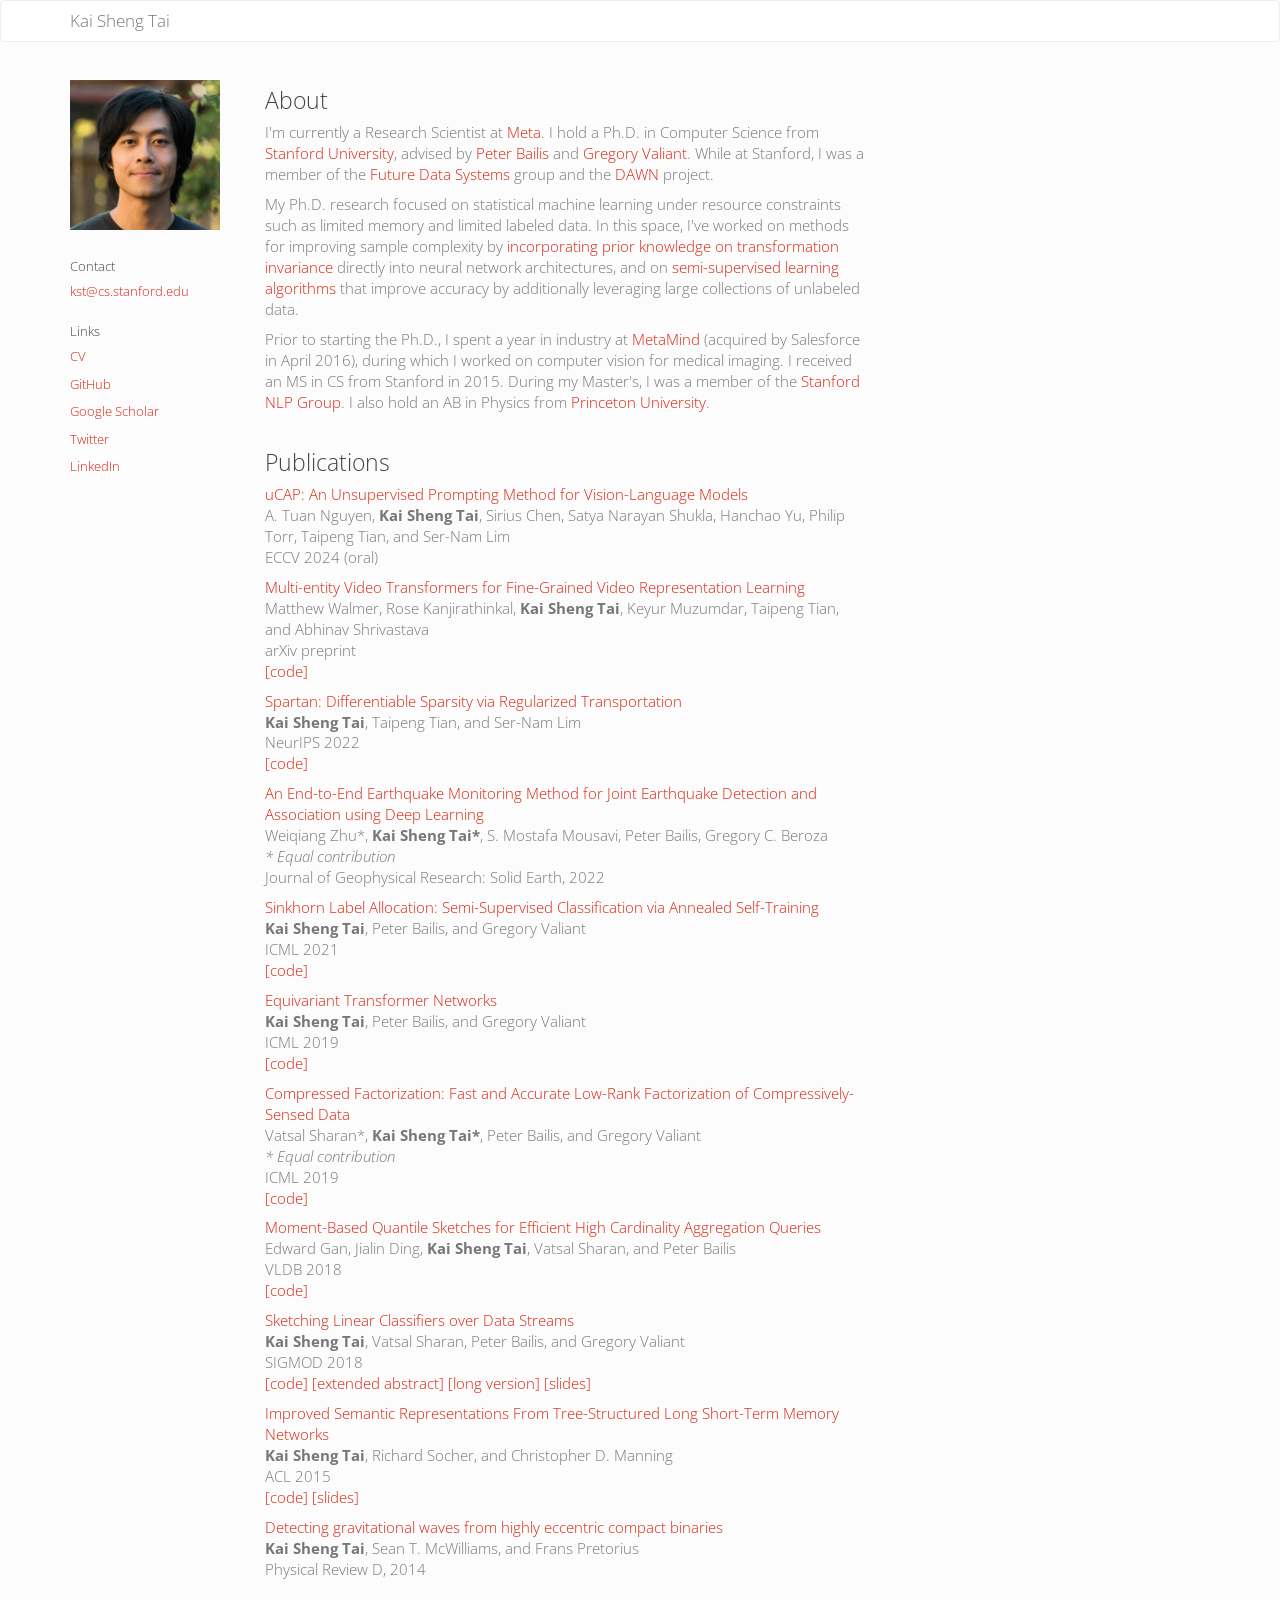
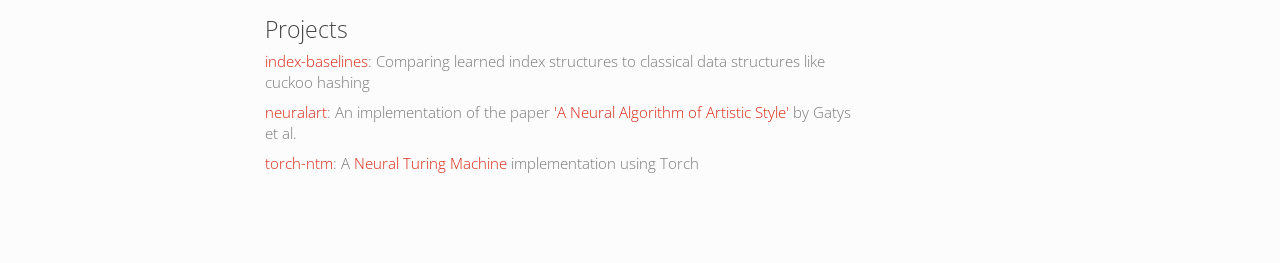
==== index.html @ 7d49a4aa "Update" ====
<!DOCTYPE html>
<html lang="en">
  <head>
    <meta charset="utf-8">
    <title>Kai Sheng Tai</title>
    <meta name="viewport" content="width=device-width, initial-scale=1" />
    <meta name="description" content="Kai Sheng Tai's personal site" />
    <link rel="stylesheet" href="css/bootstrap.min.css" />
    <link rel="stylesheet" href="css/custom.css" />

    <!-- Global site tag (gtag.js) - Google Analytics -->
    <script async src="https://www.googletagmanager.com/gtag/js?id=UA-60404906-1"></script>
    <script>
      window.dataLayer = window.dataLayer || [];
      function gtag(){dataLayer.push(arguments);}
      gtag('js', new Date());

      gtag('config', 'UA-60404906-1');
    </script>
  </head>
  <body>

    <nav class="navbar navbar-default">
      <div class="container">
        <div class="navbar-header">
          <a class="navbar-brand" href="/">Kai Sheng Tai</a>
        </div>
      </div>
    </nav>

    <div class="container">
      <div class="row main">
        <div class="col-md-2">
          <div class="bigskip"></div>
          <img src="static/kaishengtai.jpg" alt="Kai Sheng Tai" />

          <div class="bigskip"></div>

          <h5>Contact</h5>
          <p><a href="mailto:kst@cs.stanford.edu">kst@cs.stanford.edu</a></p>

          <div class="smallskip"></div>

          <h5>Links</h5>
          <p><a href="static/KaiShengTai_CV.pdf" target="_blank">CV</a></p>
          <p><a href="https://github.com/kaishengtai" target="_blank">GitHub</a></p>
          <p><a href="https://scholar.google.com/citations?user=AMwvwPYAAAAJ&hl=en" target="_blank">Google Scholar</a></p>
          <p><a href="https://twitter.com/kaishengtai" target="_blank">Twitter</a></p>
          <p><a href="https://linkedin.com/in/kaishengtai" target="_blank">LinkedIn</a></p>

        </div>
        <div class="col-md-7">
          <div class="info">
            <div class="info-panel">
              <h3>About</h3>
  	          <p>
                I'm currently a Research Scientist at <a href="https://ai.facebook.com/">Meta</a>. 
                I hold a Ph.D. in Computer Science from <a href="http://cs.stanford.edu/">Stanford University</a>,
                advised by <a href="http://www.bailis.org/">Peter Bailis</a> and 
                <a href="http://theory.stanford.edu/~valiant/">Gregory Valiant</a>. While at Stanford, I was a member of 
                the <a href="https://futuredata.stanford.edu/">Future Data Systems</a> group and the 
                <a href="https://dawn.cs.stanford.edu/">DAWN</a> project.
              </p>
              <p>
                My Ph.D. research focused on statistical machine learning under resource constraints such as limited
                memory and limited labeled data. 
                In this space, I've worked on methods for improving sample complexity by  <a href="https://arxiv.org/abs/1901.11399" target="_blank">incorporating prior knowledge on transformation invariance</a> directly into neural network architectures,
                and on <a href="https://arxiv.org/abs/2102.08622" target="_blank">semi-supervised learning algorithms</a> that improve accuracy by additionally leveraging large collections of unlabeled data.
              </p>

              <p>
                Prior to starting the Ph.D., I spent a year in industry at <a href="https://www.crunchbase.com/organization/metamind">MetaMind</a> (acquired by Salesforce in April 2016), during which I worked on computer vision for medical imaging.
                I received an MS in CS from Stanford in 2015. During my Master's, I was a member of the
                <a href="https://nlp.stanford.edu/">Stanford NLP Group</a>. I also hold an AB in
                Physics from <a href="https://www.princeton.edu/physics/">Princeton University</a>.
              </p>

            </div>

            <div class="info-panel">
              <h3>Publications</h3>

              <p>
                <a href="https://www.ecva.net/papers/eccv_2024/papers_ECCV/papers/09508.pdf" target="_blank">uCAP: An Unsupervised Prompting Method for Vision-Language Models</a><br />
                A. Tuan Nguyen, <strong>Kai Sheng Tai</strong>, Sirius Chen, Satya Narayan Shukla, Hanchao Yu, Philip Torr, Taipeng Tian, and Ser-Nam Lim<br />
                ECCV 2024 (oral)<br />
              </p>

              <p>
                <a href="https://arxiv.org/abs/2311.10873" target="_blank">Multi-entity Video Transformers for Fine-Grained Video Representation Learning</a><br />
                Matthew Walmer, Rose Kanjirathinkal, <strong>Kai Sheng Tai</strong>, Keyur Muzumdar, Taipeng Tian, and Abhinav Shrivastava<br />
                arXiv preprint<br />
                <a href="https://github.com/facebookresearch/video_rep_learning" target="_blank">[code]</a>
              </p>

              <p>
                <a href="https://arxiv.org/abs/2205.14107" target="_blank">Spartan: Differentiable Sparsity via Regularized Transportation</a><br />
                <strong>Kai Sheng Tai</strong>, Taipeng Tian, and Ser-Nam Lim<br />
                NeurIPS 2022<br />
                <a href="https://github.com/facebookresearch/spartan" target="_blank">[code]</a>
              </p>

              <p>
                <a href="https://arxiv.org/abs/2109.09911" target="_blank">An End-to-End Earthquake Monitoring Method for Joint Earthquake Detection and Association using Deep Learning</a><br />
                Weiqiang Zhu*, <strong>Kai Sheng Tai*</strong>, S. Mostafa Mousavi, Peter Bailis, Gregory C. Beroza<br />
                <em>* Equal contribution</em><br />
                Journal of Geophysical Research: Solid Earth, 2022<br />
              </p>

              <p>
                <a href="https://arxiv.org/abs/2102.08622" target="_blank">Sinkhorn Label Allocation: Semi-Supervised Classification via Annealed Self-Training</a><br />
                <strong>Kai Sheng Tai</strong>, Peter Bailis, and Gregory Valiant<br />
                ICML 2021<br />
                <a href="https://github.com/stanford-futuredata/sinkhorn-label-allocation" target="_blank">[code]</a>
              </p>

              <p>
                <a href="https://arxiv.org/abs/1901.11399" target="_blank">Equivariant Transformer Networks</a><br />
                <strong>Kai Sheng Tai</strong>, Peter Bailis, and Gregory Valiant<br />
                ICML 2019<br />
                <a href="https://github.com/stanford-futuredata/equivariant-transformers" target="_blank">[code]</a>
              </p>

              <p>
                <a href="https://arxiv.org/abs/1706.08146" target="_blank">Compressed Factorization: Fast and Accurate Low-Rank Factorization of Compressively-Sensed Data</a><br />
                Vatsal Sharan*, <strong>Kai Sheng Tai*</strong>, Peter Bailis, and Gregory Valiant<br />
                <em>* Equal contribution</em><br />
                ICML 2019<br />
                <a href="https://github.com/kaishengtai/compressed-factorization" target="_blank">[code]</a>
              </p>

              <p>
                <a href="https://arxiv.org/abs/1803.01969" target="_blank">Moment-Based Quantile Sketches for Efficient High Cardinality Aggregation Queries</a><br />
                Edward Gan, Jialin Ding, <strong>Kai Sheng Tai</strong>, Vatsal Sharan, and Peter Bailis<br />
                VLDB 2018<br />
                <a href="https://github.com/stanford-futuredata/msketch" target="_blank">[code]</a>
              </p>

              <p>
                <a href="https://dl.acm.org/citation.cfm?id=3196930" target="_blank">Sketching Linear Classifiers over Data Streams</a><br />
                <strong>Kai Sheng Tai</strong>, Vatsal Sharan, Peter Bailis, and Gregory Valiant<br />
                SIGMOD 2018<br />
                <a href="https://github.com/stanford-futuredata/wmsketch" target="_blank">[code]</a>
                <a href="http://www.sysml.cc/doc/205.pdf" target="_blank">[extended abstract]</a>
                <a href="https://arxiv.org/abs/1711.02305" target="_blank">[long version]</a>
                <a href="/static/slides/wmsketch-sigmod2018.pdf" target="_blank">[slides]</a>
              </p>

              <p>
                <a href="//www.aclweb.org/anthology/P/P15/P15-1150.pdf" target="_blank">Improved Semantic Representations From Tree-Structured Long Short-Term Memory Networks</a><br />
                <strong>Kai Sheng Tai</strong>, Richard Socher, and Christopher D. Manning<br />
                ACL 2015<br />
  	            <a href="https://github.com/stanfordnlp/treelstm" target="_blank">[code]</a>
                <a href="/static/slides/treelstm-acl2015.pdf" target="_blank">[slides]</a>
                <br />
              </p>

              <p><a href="http://journals.aps.org/prd/abstract/10.1103/PhysRevD.90.103001" target="_blank">Detecting gravitational waves from highly eccentric compact binaries</a><br />
              <strong>Kai Sheng Tai</strong>, Sean T. McWilliams, and Frans Pretorius<br />
              Physical Review D, 2014
              </p>
            </div>

            <div class="info-panel">
              <h3>Projects</h3>

              <p><a href="https://github.com/stanford-futuredata/index-baselines" target="_blank">index-baselines</a>: Comparing learned index structures to classical data structures like cuckoo hashing</p>

              <p><a href="//github.com/kaishengtai/neuralart" target="_blank">neuralart</a>: An implementation of the paper <a href="//arxiv.org/abs/1508.06576" target="_blank">'A Neural Algorithm of Artistic Style'</a> by Gatys et al.</p>

              <p><a href="//github.com/kaishengtai/torch-ntm" target="_blank">torch-ntm</a>: A <a href="//arxiv.org/abs/1410.5401" target="_blank">Neural Turing Machine</a> implementation using Torch</a></p>
            </div>
          </div>
        </div> <!-- right col -->
      </div>
    </div>

    <script src="js/bootstrap.min.js"></script>
  </body>
</html>
---- css/custom.css ----
img {
    max-width: 150px;
    max-height: auto;
}

.smallskip {
    height: 5px;
}

.medskip {
    height: 10px;
}

.bigskip {
    height: 20px;
}

.info-panel {
    display: inline-block;
    margin-top: 10px;
    max-width: 600px;
    font-size: 11pt;
}

.container {
    display: block;
    min-height: 100%;
    position: relative;
}

.info {
    padding-bottom: 80px;
    min-height: 100%;
}

.footer {
    width: 100%;
    margin-top: -80px;
    padding-top: 60px;
    height: 100px;
    text-align: left;
    font-size: 8pt;
    bottom: 0px;
}
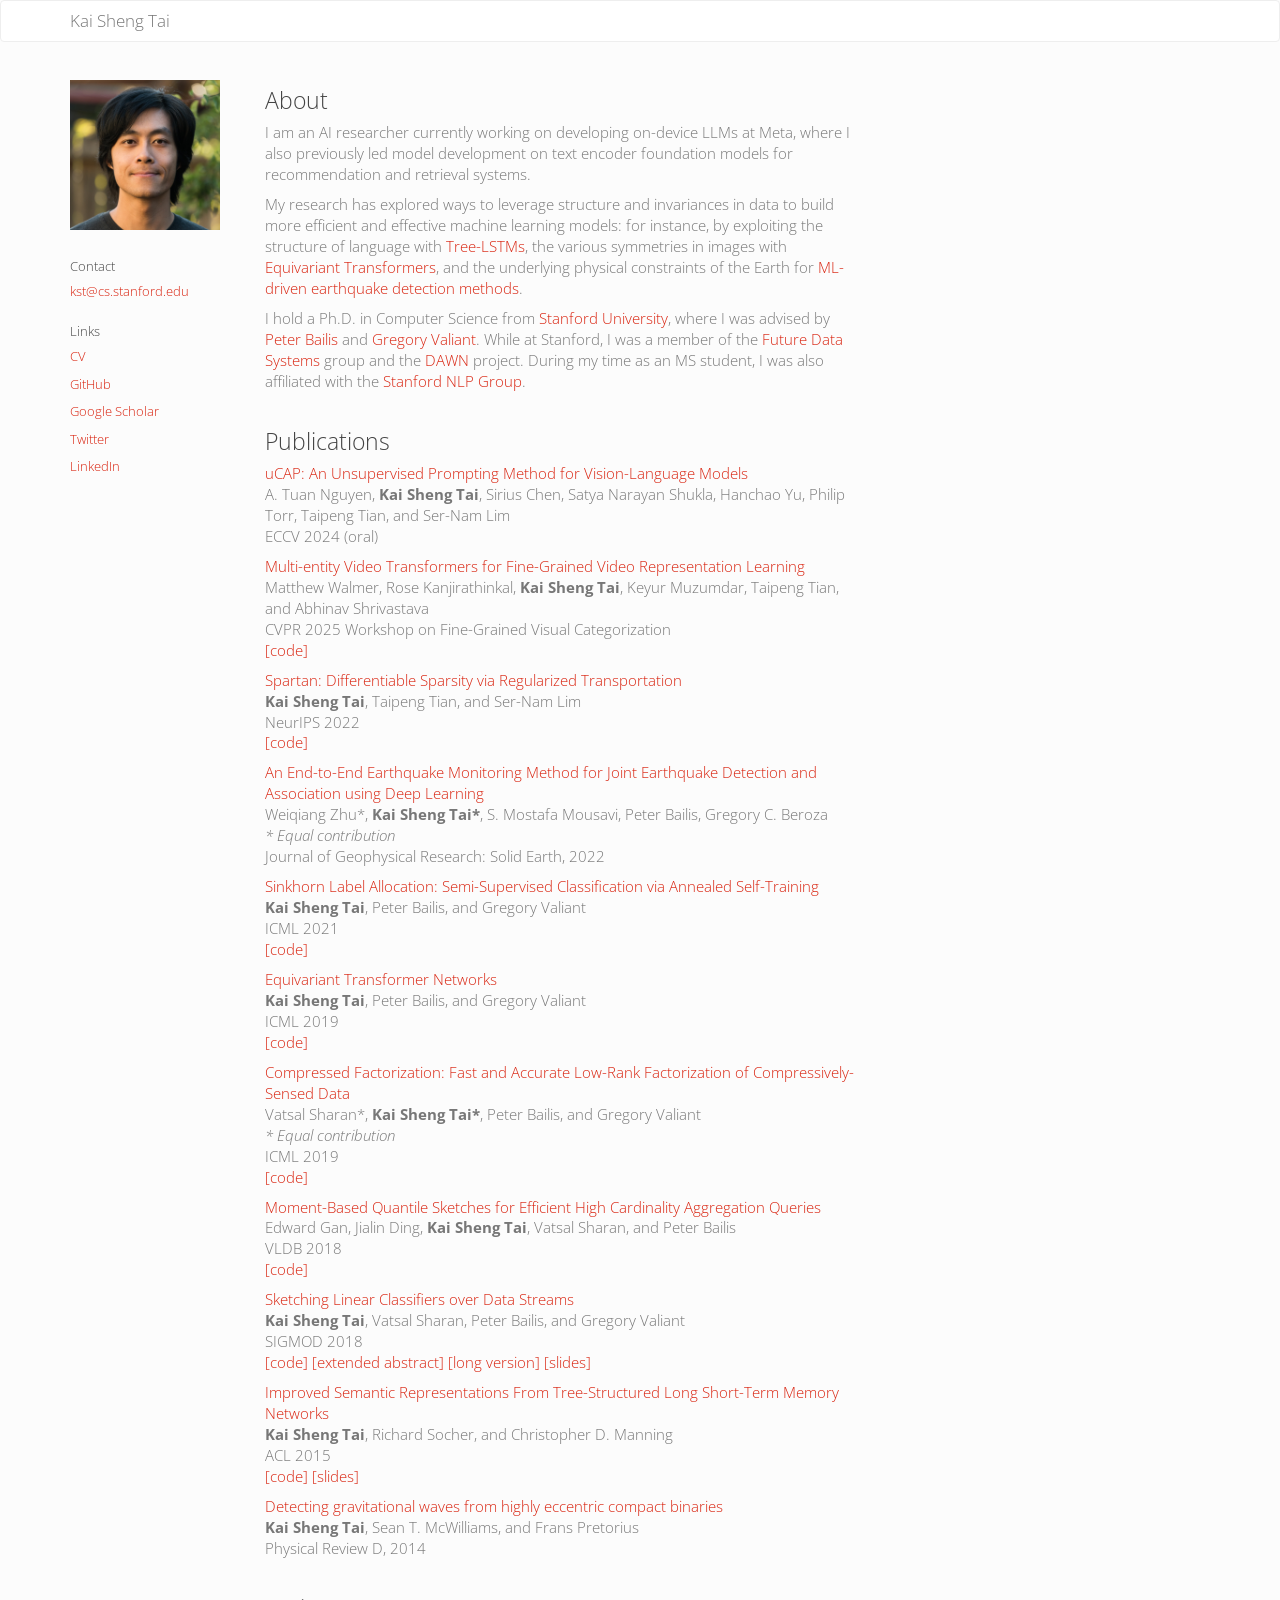
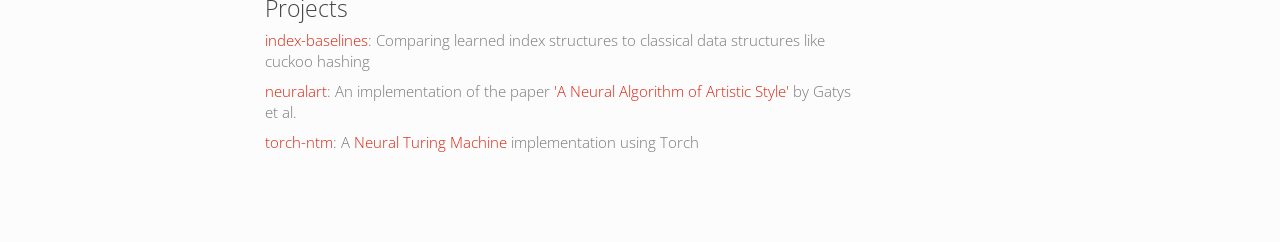
==== commit b9a22c2f: "Update" ====
--- a/index.html
+++ b/index.html
@@ -54,27 +54,25 @@
             <div class="info-panel">
               <h3>About</h3>
   	          <p>
-                I'm currently a Research Scientist at <a href="https://ai.facebook.com/">Meta</a>. 
-                I hold a Ph.D. in Computer Science from <a href="http://cs.stanford.edu/">Stanford University</a>,
-                advised by <a href="http://www.bailis.org/">Peter Bailis</a> and 
-                <a href="http://theory.stanford.edu/~valiant/">Gregory Valiant</a>. While at Stanford, I was a member of 
-                the <a href="https://futuredata.stanford.edu/">Future Data Systems</a> group and the 
-                <a href="https://dawn.cs.stanford.edu/">DAWN</a> project.
-              </p>
-              <p>
-                My Ph.D. research focused on statistical machine learning under resource constraints such as limited
-                memory and limited labeled data. 
-                In this space, I've worked on methods for improving sample complexity by  <a href="https://arxiv.org/abs/1901.11399" target="_blank">incorporating prior knowledge on transformation invariance</a> directly into neural network architectures,
-                and on <a href="https://arxiv.org/abs/2102.08622" target="_blank">semi-supervised learning algorithms</a> that improve accuracy by additionally leveraging large collections of unlabeled data.
+                I am an AI researcher currently working on developing on-device LLMs at Meta, where I
+                also previously led model development on text encoder foundation models for recommendation and retrieval systems.
               </p>
 
               <p>
-                Prior to starting the Ph.D., I spent a year in industry at <a href="https://www.crunchbase.com/organization/metamind">MetaMind</a> (acquired by Salesforce in April 2016), during which I worked on computer vision for medical imaging.
-                I received an MS in CS from Stanford in 2015. During my Master's, I was a member of the
-                <a href="https://nlp.stanford.edu/">Stanford NLP Group</a>. I also hold an AB in
-                Physics from <a href="https://www.princeton.edu/physics/">Princeton University</a>.
+                My research has explored ways to leverage structure and invariances in data to build more efficient and effective machine learning models:
+                for instance, by exploiting the structure of language with <a href="//www.aclweb.org/anthology/P/P15/P15-1150.pdf" target="_blank">Tree-LSTMs</a>, 
+                the various symmetries in images with <a href="https://arxiv.org/abs/1901.11399" target="_blank">Equivariant Transformers</a>, 
+                and the underlying physical constraints of the Earth for <a href="https://arxiv.org/abs/2109.09911" target="_blank">ML-driven earthquake detection methods</a>.
               </p>
 
+              <p>
+                I hold a Ph.D. in Computer Science from <a href="http://cs.stanford.edu/">Stanford University</a>,
+                where I was advised by <a href="http://www.bailis.org/">Peter Bailis</a> and 
+                <a href="http://theory.stanford.edu/~valiant/">Gregory Valiant</a>. While at Stanford, I was a member of 
+                the <a href="https://futuredata.stanford.edu/">Future Data Systems</a> group and the 
+                <a href="https://dawn.cs.stanford.edu/">DAWN</a> project. 
+                During my time as an MS student, I was also affiliated with the <a href="https://nlp.stanford.edu/">Stanford NLP Group</a>.
+              </p>
             </div>
 
             <div class="info-panel">
@@ -89,7 +87,7 @@
               <p>
                 <a href="https://arxiv.org/abs/2311.10873" target="_blank">Multi-entity Video Transformers for Fine-Grained Video Representation Learning</a><br />
                 Matthew Walmer, Rose Kanjirathinkal, <strong>Kai Sheng Tai</strong>, Keyur Muzumdar, Taipeng Tian, and Abhinav Shrivastava<br />
-                arXiv preprint<br />
+                CVPR 2025 Workshop on Fine-Grained Visual Categorization<br />
                 <a href="https://github.com/facebookresearch/video_rep_learning" target="_blank">[code]</a>
               </p>
 
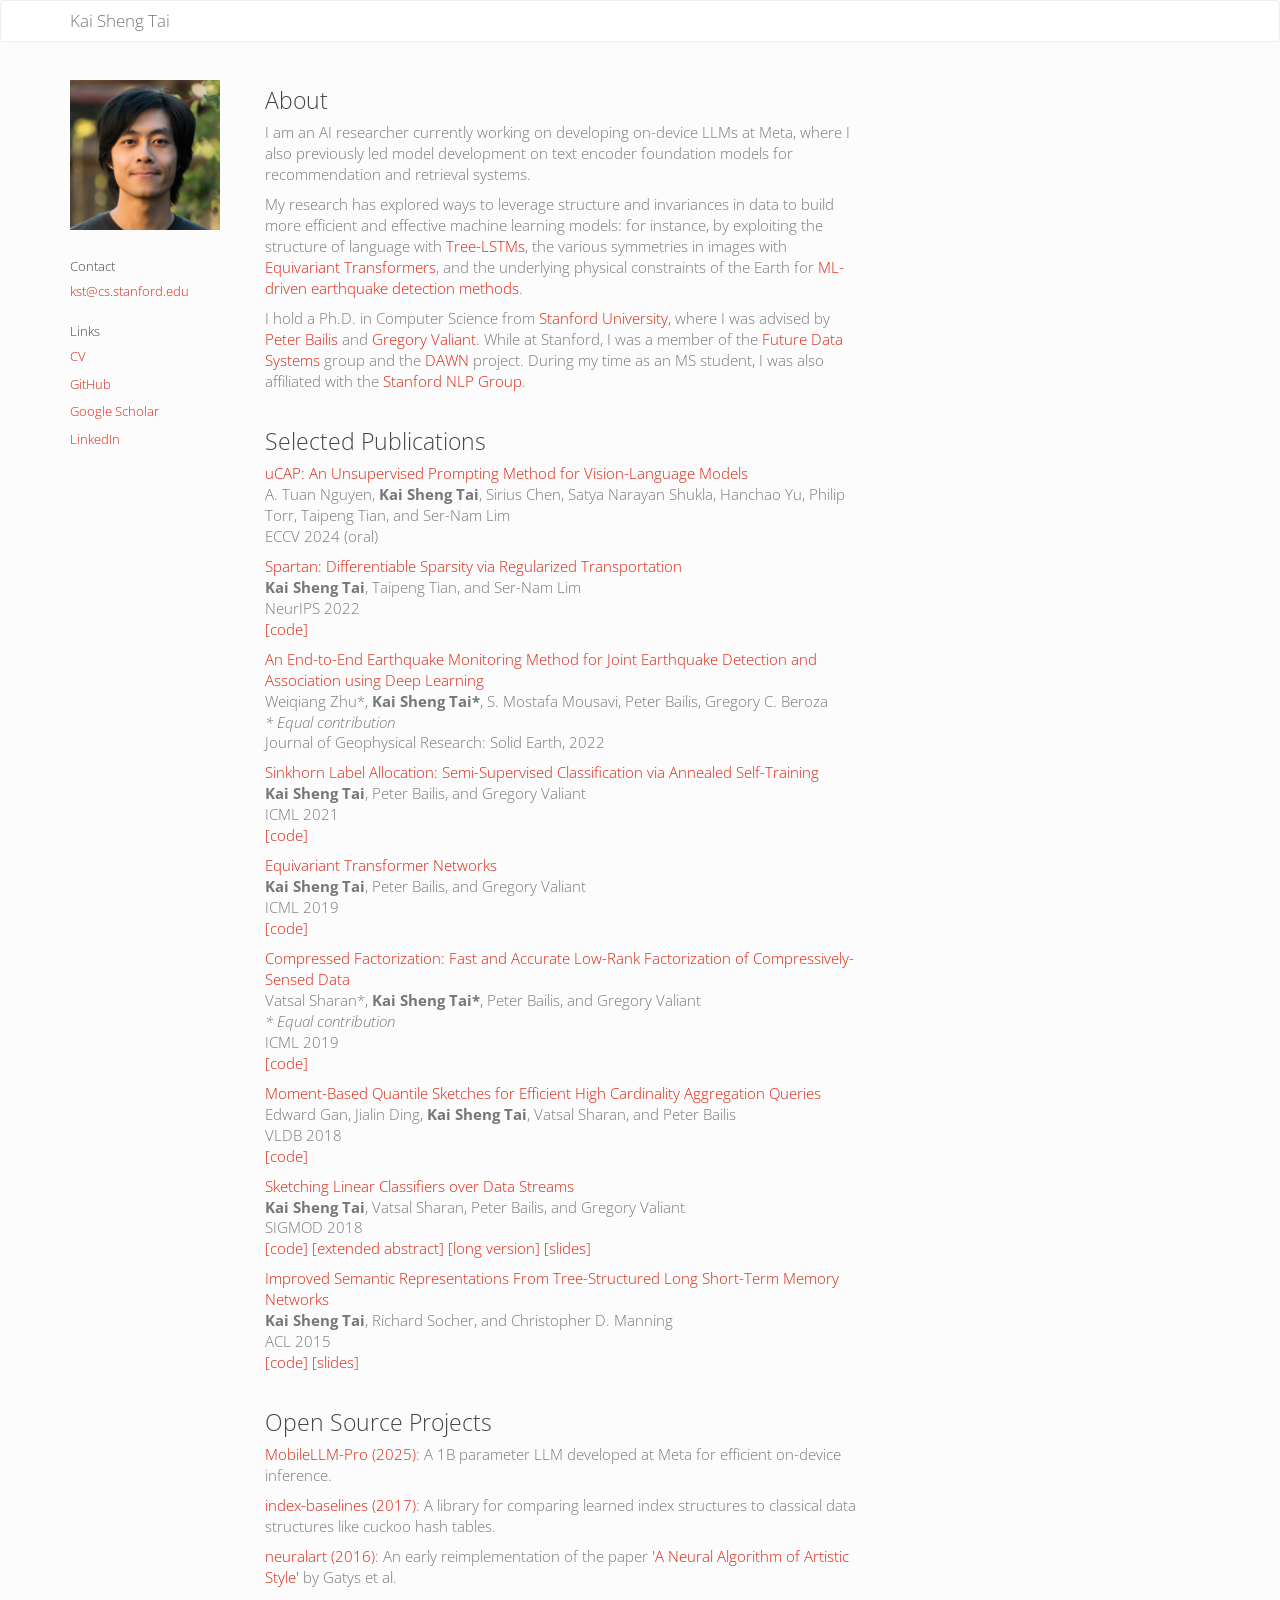
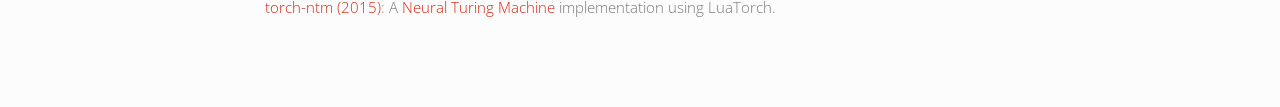
==== commit b7c968c6: "More updates" ====
--- a/index.html
+++ b/index.html
@@ -45,7 +45,7 @@
           <p><a href="static/KaiShengTai_CV.pdf" target="_blank">CV</a></p>
           <p><a href="https://github.com/kaishengtai" target="_blank">GitHub</a></p>
           <p><a href="https://scholar.google.com/citations?user=AMwvwPYAAAAJ&hl=en" target="_blank">Google Scholar</a></p>
-          <p><a href="https://twitter.com/kaishengtai" target="_blank">Twitter</a></p>
+          <!-- <p><a href="https://twitter.com/kaishengtai" target="_blank">Twitter</a></p> -->
           <p><a href="https://linkedin.com/in/kaishengtai" target="_blank">LinkedIn</a></p>
 
         </div>
@@ -76,19 +76,12 @@
             </div>
 
             <div class="info-panel">
-              <h3>Publications</h3>
+              <h3>Selected Publications</h3>
 
               <p>
                 <a href="https://www.ecva.net/papers/eccv_2024/papers_ECCV/papers/09508.pdf" target="_blank">uCAP: An Unsupervised Prompting Method for Vision-Language Models</a><br />
                 A. Tuan Nguyen, <strong>Kai Sheng Tai</strong>, Sirius Chen, Satya Narayan Shukla, Hanchao Yu, Philip Torr, Taipeng Tian, and Ser-Nam Lim<br />
                 ECCV 2024 (oral)<br />
-              </p>
-
-              <p>
-                <a href="https://arxiv.org/abs/2311.10873" target="_blank">Multi-entity Video Transformers for Fine-Grained Video Representation Learning</a><br />
-                Matthew Walmer, Rose Kanjirathinkal, <strong>Kai Sheng Tai</strong>, Keyur Muzumdar, Taipeng Tian, and Abhinav Shrivastava<br />
-                CVPR 2025 Workshop on Fine-Grained Visual Categorization<br />
-                <a href="https://github.com/facebookresearch/video_rep_learning" target="_blank">[code]</a>
               </p>
 
               <p>
@@ -152,21 +145,18 @@
                 <a href="/static/slides/treelstm-acl2015.pdf" target="_blank">[slides]</a>
                 <br />
               </p>
-
-              <p><a href="http://journals.aps.org/prd/abstract/10.1103/PhysRevD.90.103001" target="_blank">Detecting gravitational waves from highly eccentric compact binaries</a><br />
-              <strong>Kai Sheng Tai</strong>, Sean T. McWilliams, and Frans Pretorius<br />
-              Physical Review D, 2014
-              </p>
             </div>
 
             <div class="info-panel">
-              <h3>Projects</h3>
+              <h3>Open Source Projects</h3>
 
-              <p><a href="https://github.com/stanford-futuredata/index-baselines" target="_blank">index-baselines</a>: Comparing learned index structures to classical data structures like cuckoo hashing</p>
+              <p><a href="https://huggingface.co/facebook/MobileLLM-Pro" target="_blank">MobileLLM-Pro (2025)</a>: A 1B parameter LLM developed at Meta for efficient on-device inference.</p>
 
-              <p><a href="//github.com/kaishengtai/neuralart" target="_blank">neuralart</a>: An implementation of the paper <a href="//arxiv.org/abs/1508.06576" target="_blank">'A Neural Algorithm of Artistic Style'</a> by Gatys et al.</p>
+              <p><a href="https://github.com/stanford-futuredata/index-baselines" target="_blank">index-baselines (2017)</a>: A library for comparing learned index structures to classical data structures like cuckoo hash tables.</p>
 
-              <p><a href="//github.com/kaishengtai/torch-ntm" target="_blank">torch-ntm</a>: A <a href="//arxiv.org/abs/1410.5401" target="_blank">Neural Turing Machine</a> implementation using Torch</a></p>
+              <p><a href="//github.com/kaishengtai/neuralart" target="_blank">neuralart (2016)</a>: An early reimplementation of the paper <a href="//arxiv.org/abs/1508.06576" target="_blank">'A Neural Algorithm of Artistic Style'</a> by Gatys et al.</p>
+
+              <p><a href="//github.com/kaishengtai/torch-ntm" target="_blank">torch-ntm (2015)</a>: A <a href="//arxiv.org/abs/1410.5401" target="_blank">Neural Turing Machine</a> implementation using LuaTorch.</a></p>
             </div>
           </div>
         </div> <!-- right col -->
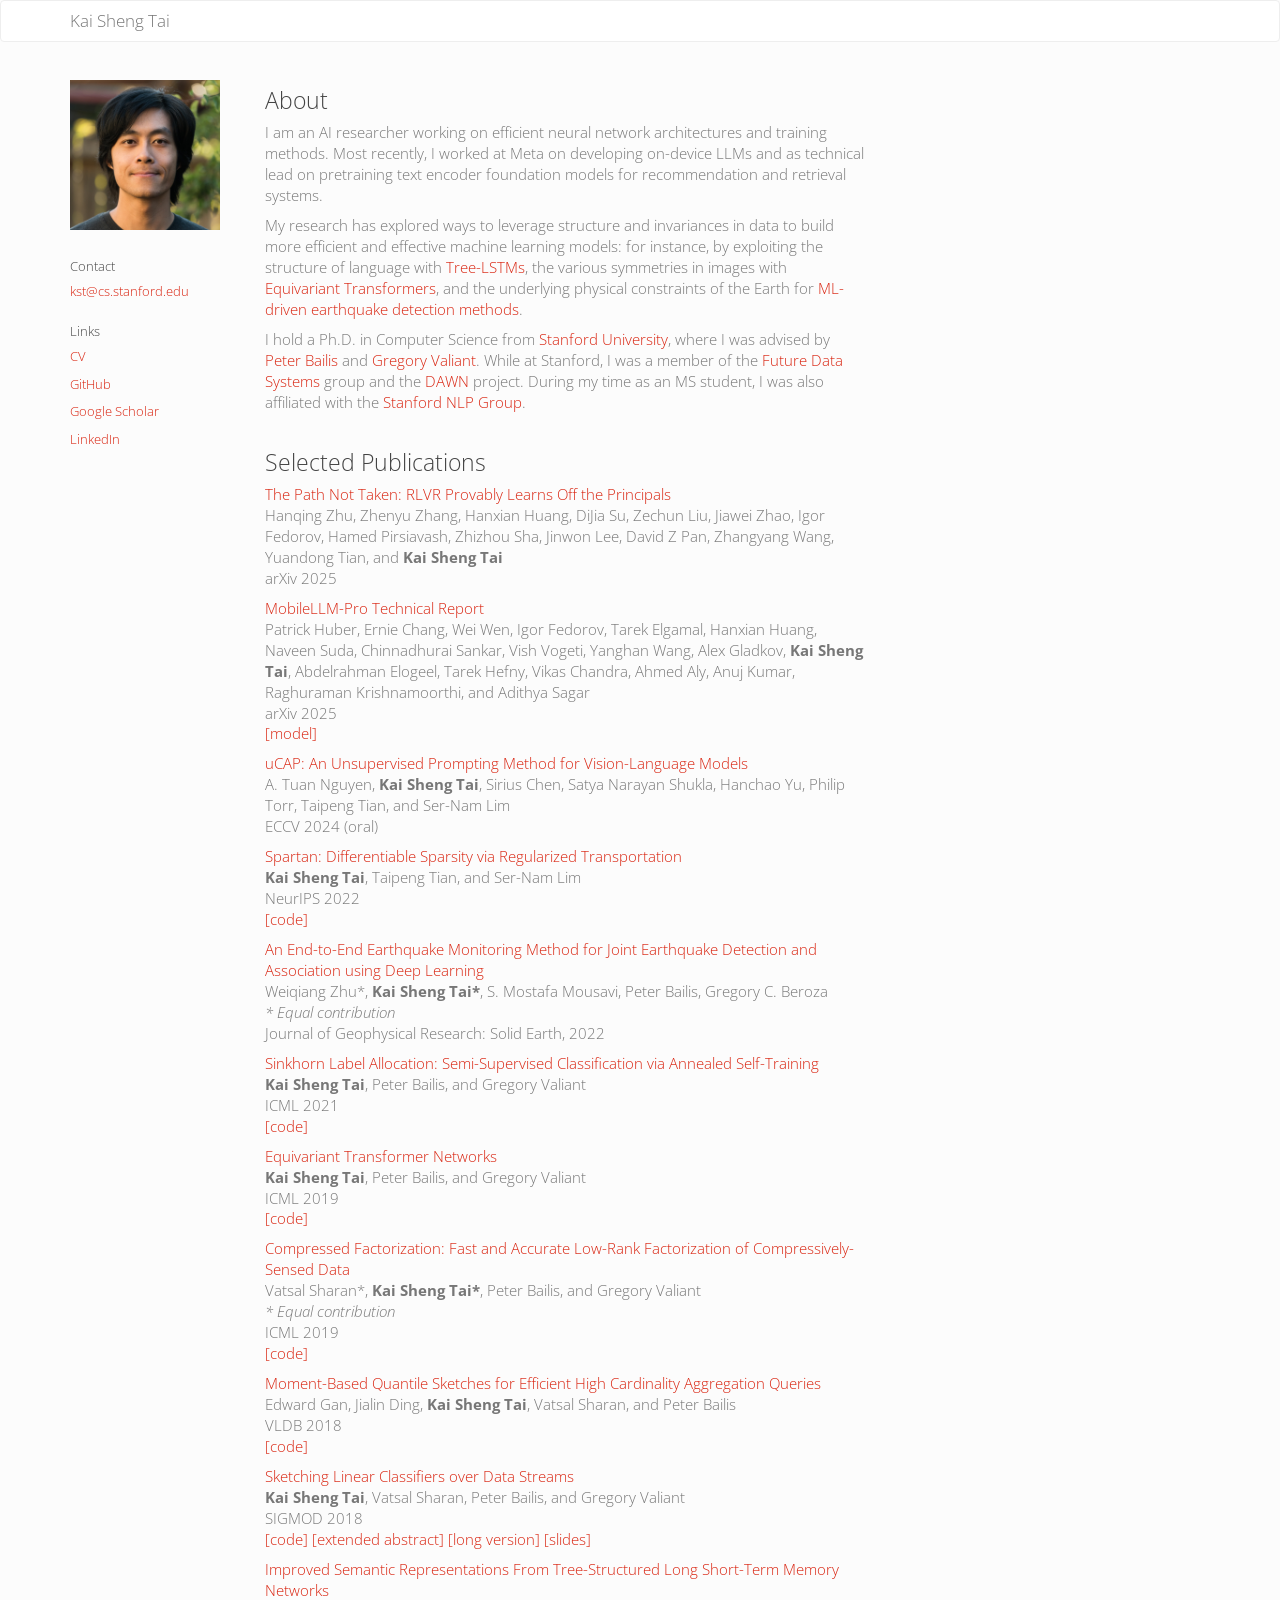
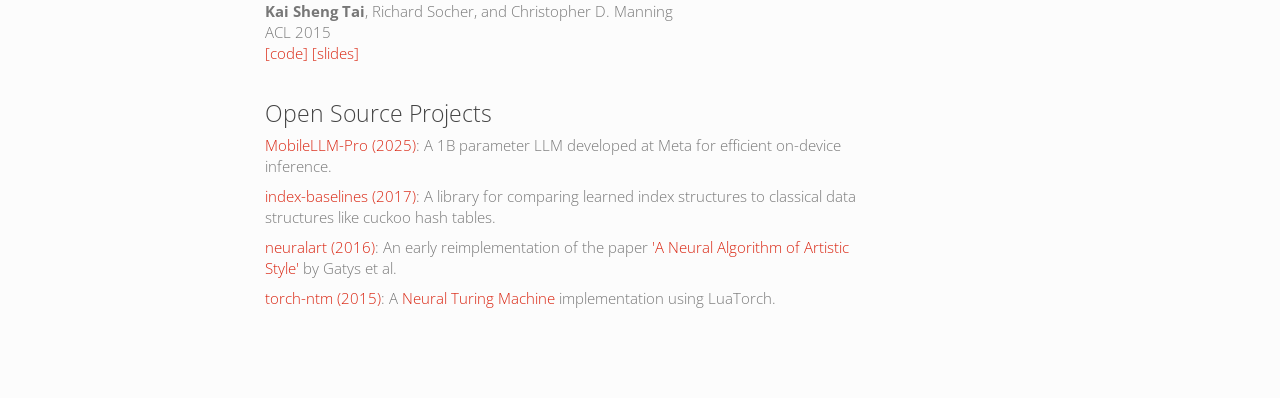
==== commit 885bd6f4: "Updates" ====
--- a/index.html
+++ b/index.html
@@ -54,8 +54,9 @@
             <div class="info-panel">
               <h3>About</h3>
   	          <p>
-                I am an AI researcher currently working on developing on-device LLMs at Meta, where I
-                also previously led model development on text encoder foundation models for recommendation and retrieval systems.
+                I am an AI researcher working on efficient neural network architectures and training methods.
+                Most recently, I worked at Meta on developing on-device LLMs and as technical lead on pretraining 
+                text encoder foundation models for recommendation and retrieval systems.
               </p>
 
               <p>
@@ -77,6 +78,19 @@
 
             <div class="info-panel">
               <h3>Selected Publications</h3>
+
+              <p>
+                <a href="https://arxiv.org/abs/2511.08567" target="_blank">The Path Not Taken: RLVR Provably Learns Off the Principals</a><br />
+                Hanqing Zhu, Zhenyu Zhang, Hanxian Huang, DiJia Su, Zechun Liu, Jiawei Zhao, Igor Fedorov, Hamed Pirsiavash, Zhizhou Sha, Jinwon Lee, David Z Pan, Zhangyang Wang, Yuandong Tian, and <strong>Kai Sheng Tai</strong><br />
+                arXiv 2025 <br />
+              </p>
+                
+              <p>
+                <a href="https://arxiv.org/abs/2511.06719" target="_blank">MobileLLM-Pro Technical Report</a><br />
+                Patrick Huber, Ernie Chang, Wei Wen, Igor Fedorov, Tarek Elgamal, Hanxian Huang, Naveen Suda, Chinnadhurai Sankar, Vish Vogeti, Yanghan Wang, Alex Gladkov, <strong>Kai Sheng Tai</strong>, Abdelrahman Elogeel, Tarek Hefny, Vikas Chandra, Ahmed Aly, Anuj Kumar, Raghuraman Krishnamoorthi, and Adithya Sagar<br />
+                arXiv 2025 <br />
+                <a href="https://huggingface.co/facebook/MobileLLM-Pro" target="_blank">[model]</a>
+              </p>
 
               <p>
                 <a href="https://www.ecva.net/papers/eccv_2024/papers_ECCV/papers/09508.pdf" target="_blank">uCAP: An Unsupervised Prompting Method for Vision-Language Models</a><br />
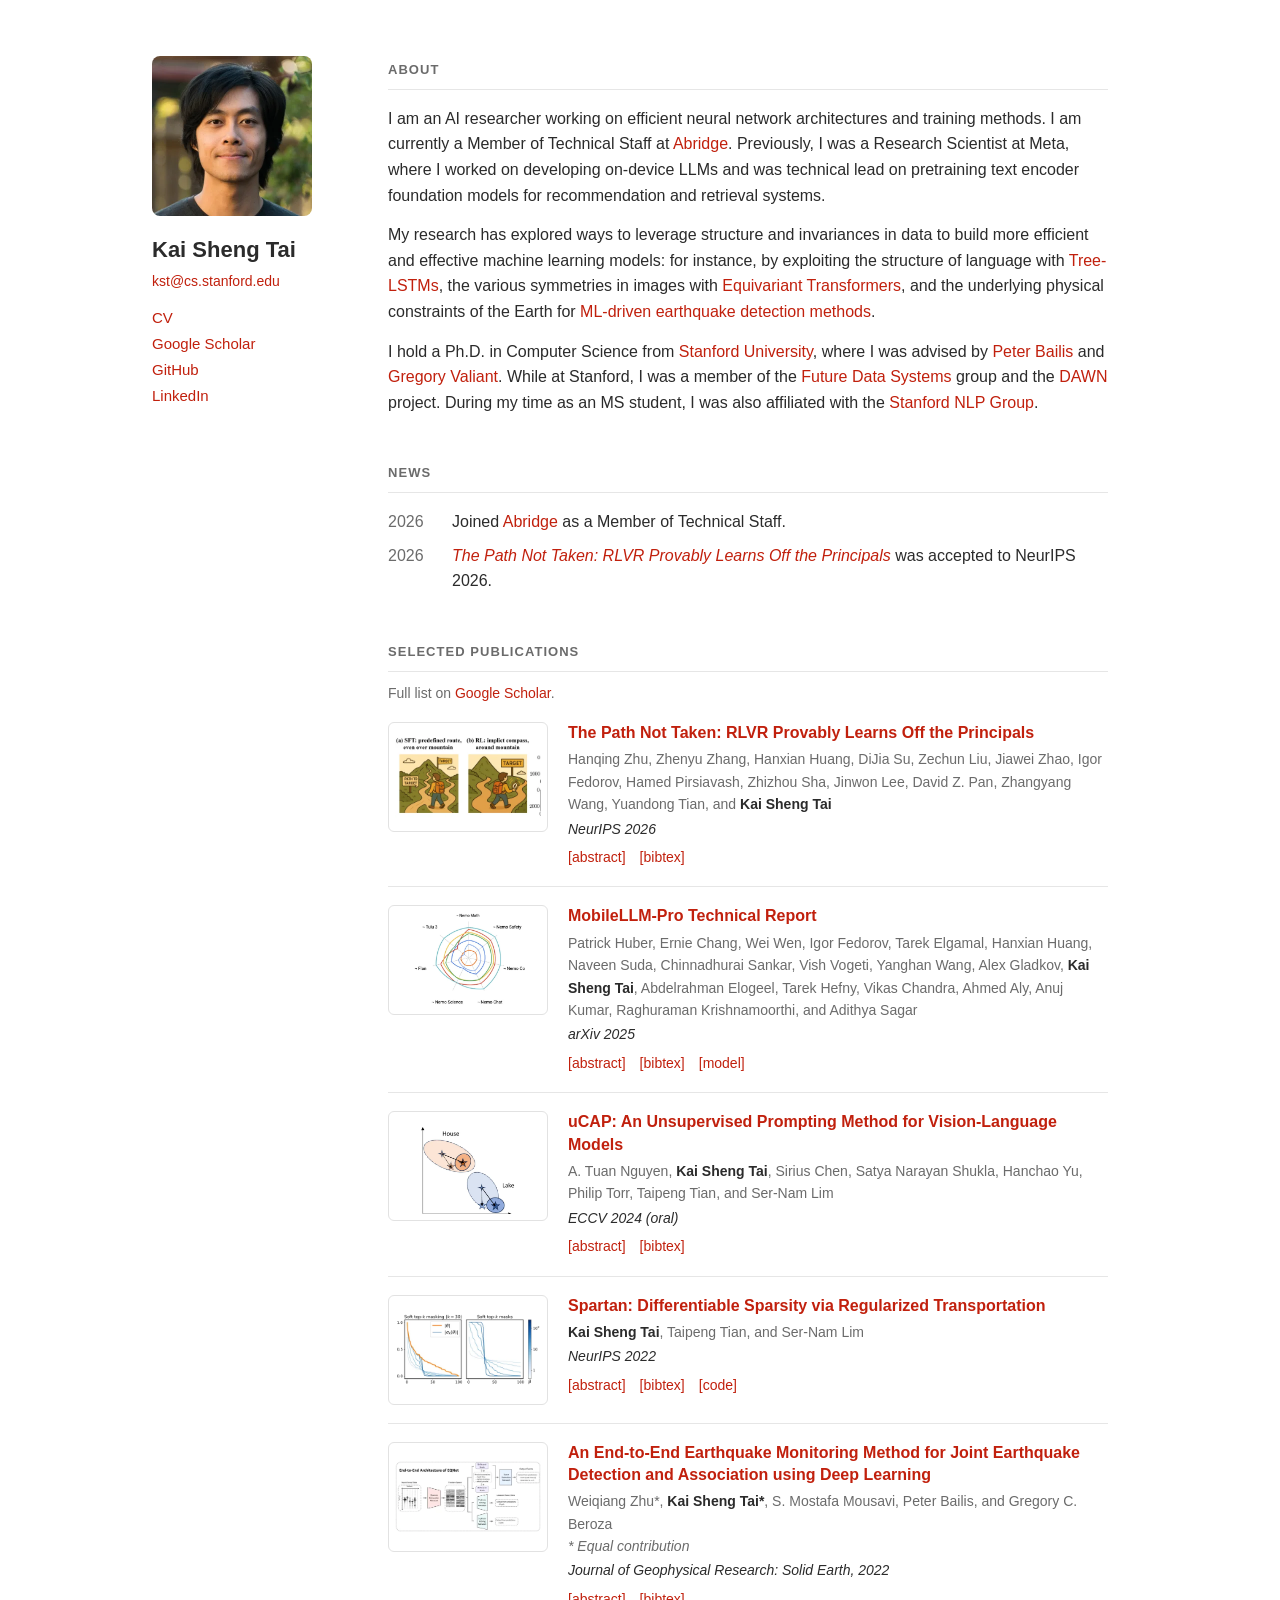
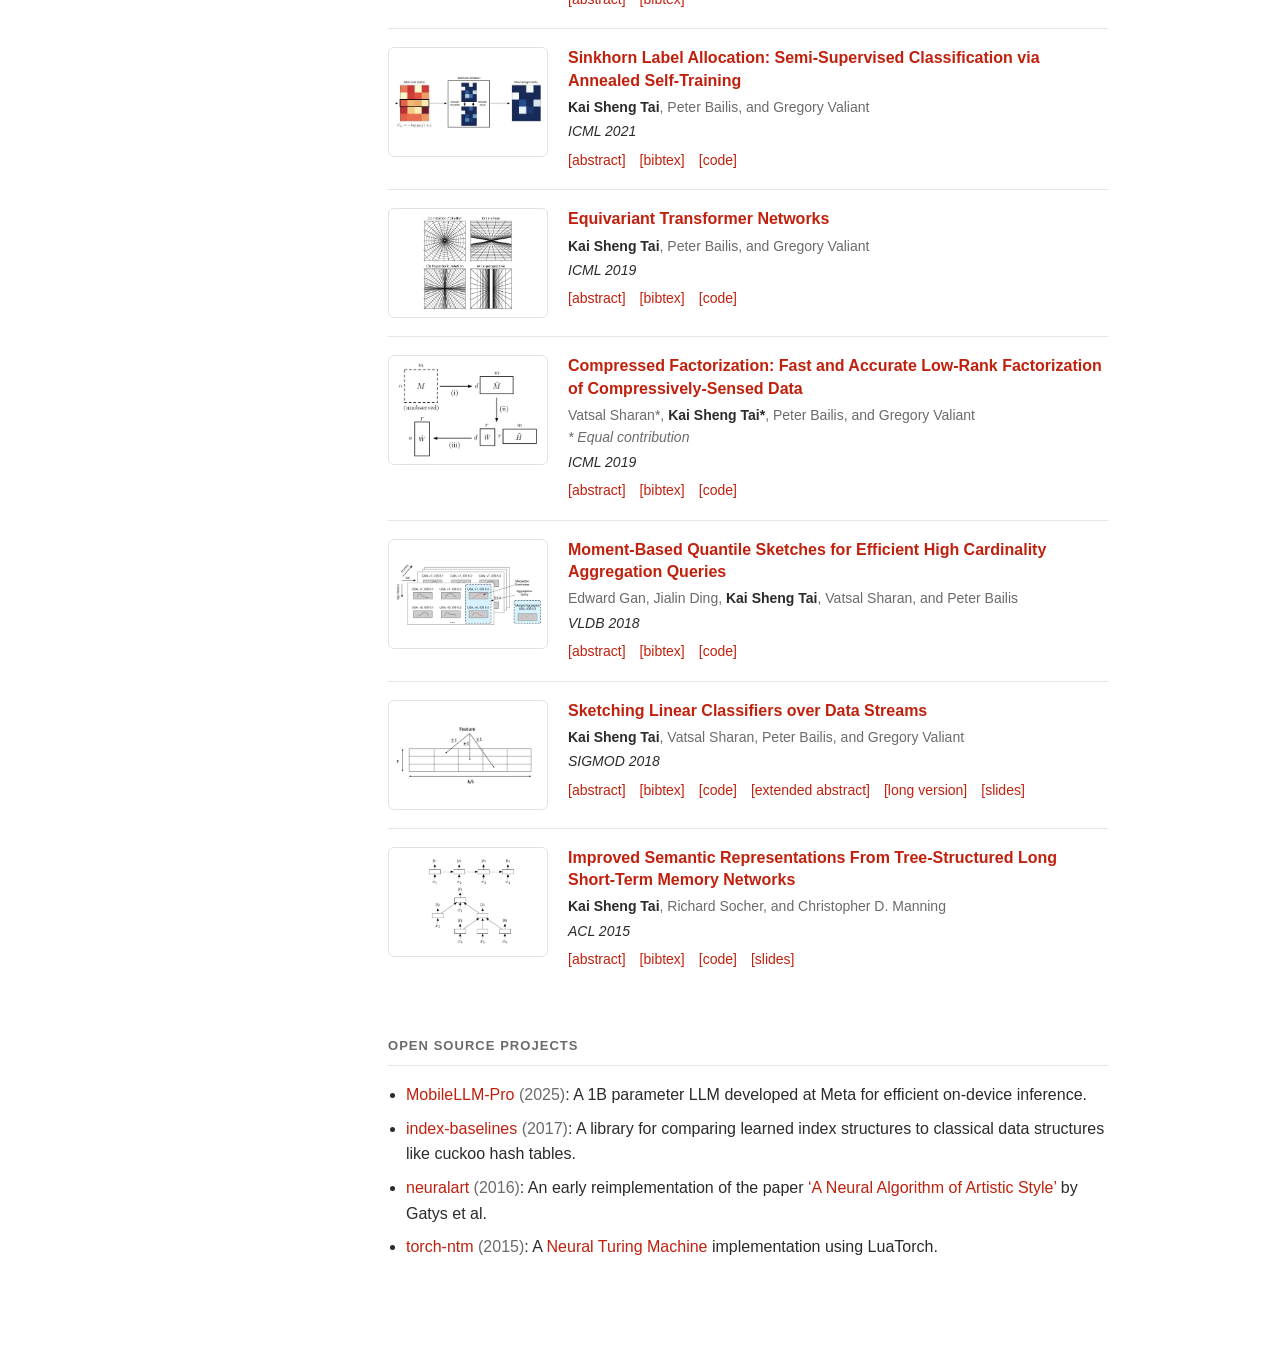
==== commit 4c9cdd5d: "Redesign site without Bootstrap; add news, paper thumbnails, abstracts and BibTeX - Replace Bootstra" ====
--- a/index.html
+++ b/index.html
@@ -2,181 +2,441 @@
 <html lang="en">
   <head>
     <meta charset="utf-8">
+    <meta name="viewport" content="width=device-width, initial-scale=1">
     <title>Kai Sheng Tai</title>
-    <meta name="viewport" content="width=device-width, initial-scale=1" />
-    <meta name="description" content="Kai Sheng Tai's personal site" />
-    <link rel="stylesheet" href="css/bootstrap.min.css" />
-    <link rel="stylesheet" href="css/custom.css" />
-
-    <!-- Global site tag (gtag.js) - Google Analytics -->
-    <script async src="https://www.googletagmanager.com/gtag/js?id=UA-60404906-1"></script>
-    <script>
-      window.dataLayer = window.dataLayer || [];
-      function gtag(){dataLayer.push(arguments);}
-      gtag('js', new Date());
-
-      gtag('config', 'UA-60404906-1');
+    <meta name="description" content="Kai Sheng Tai is an AI researcher working on efficient neural network architectures and training methods. Member of Technical Staff at Abridge; previously Meta and Stanford.">
+    <meta name="color-scheme" content="light dark">
+    <link rel="canonical" href="https://kaishengtai.github.io/">
+    <link rel="icon" href="static/favicon.ico">
+    <link rel="stylesheet" href="css/style.css">
+
+    <meta property="og:type" content="profile">
+    <meta property="og:title" content="Kai Sheng Tai">
+    <meta property="og:description" content="AI researcher working on efficient neural network architectures and training methods.">
+    <meta property="og:url" content="https://kaishengtai.github.io/">
+    <meta property="og:image" content="https://kaishengtai.github.io/static/kaishengtai.jpg">
+    <meta name="twitter:card" content="summary">
+
+    <script type="application/ld+json">
+    {
+      "@context": "https://schema.org",
+      "@type": "Person",
+      "name": "Kai Sheng Tai",
+      "url": "https://kaishengtai.github.io/",
+      "image": "https://kaishengtai.github.io/static/kaishengtai.jpg",
+      "jobTitle": "Member of Technical Staff",
+      "worksFor": {"@type": "Organization", "name": "Abridge"},
+      "alumniOf": {"@type": "CollegeOrUniversity", "name": "Stanford University"},
+      "sameAs": [
+        "https://github.com/kaishengtai",
+        "https://scholar.google.com/citations?user=AMwvwPYAAAAJ",
+        "https://www.linkedin.com/in/kaishengtai"
+      ]
+    }
     </script>
   </head>
   <body>
-
-    <nav class="navbar navbar-default">
-      <div class="container">
-        <div class="navbar-header">
-          <a class="navbar-brand" href="/">Kai Sheng Tai</a>
+    <div class="page">
+      <aside class="sidebar">
+        <img class="photo" src="static/kaishengtai.webp" width="160" height="160" alt="Portrait of Kai Sheng Tai">
+        <div class="sidebar-text">
+          <h1 class="name">Kai Sheng Tai</h1>
+          <p class="contact"><a href="mailto:kst@cs.stanford.edu">kst@cs.stanford.edu</a></p>
+          <ul class="links">
+            <li><a href="static/KaiShengTai_CV.pdf">CV</a></li>
+            <li><a href="https://scholar.google.com/citations?user=AMwvwPYAAAAJ&amp;hl=en">Google Scholar</a></li>
+            <li><a href="https://github.com/kaishengtai">GitHub</a></li>
+            <li><a href="https://www.linkedin.com/in/kaishengtai">LinkedIn</a></li>
+          </ul>
         </div>
-      </div>
-    </nav>
-
-    <div class="container">
-      <div class="row main">
-        <div class="col-md-2">
-          <div class="bigskip"></div>
-          <img src="static/kaishengtai.jpg" alt="Kai Sheng Tai" />
-
-          <div class="bigskip"></div>
-
-          <h5>Contact</h5>
-          <p><a href="mailto:kst@cs.stanford.edu">kst@cs.stanford.edu</a></p>
-
-          <div class="smallskip"></div>
-
-          <h5>Links</h5>
-          <p><a href="static/KaiShengTai_CV.pdf" target="_blank">CV</a></p>
-          <p><a href="https://github.com/kaishengtai" target="_blank">GitHub</a></p>
-          <p><a href="https://scholar.google.com/citations?user=AMwvwPYAAAAJ&hl=en" target="_blank">Google Scholar</a></p>
-          <!-- <p><a href="https://twitter.com/kaishengtai" target="_blank">Twitter</a></p> -->
-          <p><a href="https://linkedin.com/in/kaishengtai" target="_blank">LinkedIn</a></p>
-
-        </div>
-        <div class="col-md-7">
-          <div class="info">
-            <div class="info-panel">
-              <h3>About</h3>
-  	          <p>
-                I am an AI researcher working on efficient neural network architectures and training methods.
-                Most recently, I worked at Meta on developing on-device LLMs and as technical lead on pretraining 
-                text encoder foundation models for recommendation and retrieval systems.
-              </p>
-
-              <p>
-                My research has explored ways to leverage structure and invariances in data to build more efficient and effective machine learning models:
-                for instance, by exploiting the structure of language with <a href="//www.aclweb.org/anthology/P/P15/P15-1150.pdf" target="_blank">Tree-LSTMs</a>, 
-                the various symmetries in images with <a href="https://arxiv.org/abs/1901.11399" target="_blank">Equivariant Transformers</a>, 
-                and the underlying physical constraints of the Earth for <a href="https://arxiv.org/abs/2109.09911" target="_blank">ML-driven earthquake detection methods</a>.
-              </p>
-
-              <p>
-                I hold a Ph.D. in Computer Science from <a href="http://cs.stanford.edu/">Stanford University</a>,
-                where I was advised by <a href="http://www.bailis.org/">Peter Bailis</a> and 
-                <a href="http://theory.stanford.edu/~valiant/">Gregory Valiant</a>. While at Stanford, I was a member of 
-                the <a href="https://futuredata.stanford.edu/">Future Data Systems</a> group and the 
-                <a href="https://dawn.cs.stanford.edu/">DAWN</a> project. 
-                During my time as an MS student, I was also affiliated with the <a href="https://nlp.stanford.edu/">Stanford NLP Group</a>.
-              </p>
-            </div>
-
-            <div class="info-panel">
-              <h3>Selected Publications</h3>
-
-              <p>
-                <a href="https://arxiv.org/abs/2511.08567" target="_blank">The Path Not Taken: RLVR Provably Learns Off the Principals</a><br />
-                Hanqing Zhu, Zhenyu Zhang, Hanxian Huang, DiJia Su, Zechun Liu, Jiawei Zhao, Igor Fedorov, Hamed Pirsiavash, Zhizhou Sha, Jinwon Lee, David Z Pan, Zhangyang Wang, Yuandong Tian, and <strong>Kai Sheng Tai</strong><br />
-                arXiv 2025 <br />
-              </p>
-                
-              <p>
-                <a href="https://arxiv.org/abs/2511.06719" target="_blank">MobileLLM-Pro Technical Report</a><br />
-                Patrick Huber, Ernie Chang, Wei Wen, Igor Fedorov, Tarek Elgamal, Hanxian Huang, Naveen Suda, Chinnadhurai Sankar, Vish Vogeti, Yanghan Wang, Alex Gladkov, <strong>Kai Sheng Tai</strong>, Abdelrahman Elogeel, Tarek Hefny, Vikas Chandra, Ahmed Aly, Anuj Kumar, Raghuraman Krishnamoorthi, and Adithya Sagar<br />
-                arXiv 2025 <br />
-                <a href="https://huggingface.co/facebook/MobileLLM-Pro" target="_blank">[model]</a>
-              </p>
-
-              <p>
-                <a href="https://www.ecva.net/papers/eccv_2024/papers_ECCV/papers/09508.pdf" target="_blank">uCAP: An Unsupervised Prompting Method for Vision-Language Models</a><br />
-                A. Tuan Nguyen, <strong>Kai Sheng Tai</strong>, Sirius Chen, Satya Narayan Shukla, Hanchao Yu, Philip Torr, Taipeng Tian, and Ser-Nam Lim<br />
-                ECCV 2024 (oral)<br />
-              </p>
-
-              <p>
-                <a href="https://arxiv.org/abs/2205.14107" target="_blank">Spartan: Differentiable Sparsity via Regularized Transportation</a><br />
-                <strong>Kai Sheng Tai</strong>, Taipeng Tian, and Ser-Nam Lim<br />
-                NeurIPS 2022<br />
-                <a href="https://github.com/facebookresearch/spartan" target="_blank">[code]</a>
-              </p>
-
-              <p>
-                <a href="https://arxiv.org/abs/2109.09911" target="_blank">An End-to-End Earthquake Monitoring Method for Joint Earthquake Detection and Association using Deep Learning</a><br />
-                Weiqiang Zhu*, <strong>Kai Sheng Tai*</strong>, S. Mostafa Mousavi, Peter Bailis, Gregory C. Beroza<br />
-                <em>* Equal contribution</em><br />
-                Journal of Geophysical Research: Solid Earth, 2022<br />
-              </p>
-
-              <p>
-                <a href="https://arxiv.org/abs/2102.08622" target="_blank">Sinkhorn Label Allocation: Semi-Supervised Classification via Annealed Self-Training</a><br />
-                <strong>Kai Sheng Tai</strong>, Peter Bailis, and Gregory Valiant<br />
-                ICML 2021<br />
-                <a href="https://github.com/stanford-futuredata/sinkhorn-label-allocation" target="_blank">[code]</a>
-              </p>
-
-              <p>
-                <a href="https://arxiv.org/abs/1901.11399" target="_blank">Equivariant Transformer Networks</a><br />
-                <strong>Kai Sheng Tai</strong>, Peter Bailis, and Gregory Valiant<br />
-                ICML 2019<br />
-                <a href="https://github.com/stanford-futuredata/equivariant-transformers" target="_blank">[code]</a>
-              </p>
-
-              <p>
-                <a href="https://arxiv.org/abs/1706.08146" target="_blank">Compressed Factorization: Fast and Accurate Low-Rank Factorization of Compressively-Sensed Data</a><br />
-                Vatsal Sharan*, <strong>Kai Sheng Tai*</strong>, Peter Bailis, and Gregory Valiant<br />
-                <em>* Equal contribution</em><br />
-                ICML 2019<br />
-                <a href="https://github.com/kaishengtai/compressed-factorization" target="_blank">[code]</a>
-              </p>
-
-              <p>
-                <a href="https://arxiv.org/abs/1803.01969" target="_blank">Moment-Based Quantile Sketches for Efficient High Cardinality Aggregation Queries</a><br />
-                Edward Gan, Jialin Ding, <strong>Kai Sheng Tai</strong>, Vatsal Sharan, and Peter Bailis<br />
-                VLDB 2018<br />
-                <a href="https://github.com/stanford-futuredata/msketch" target="_blank">[code]</a>
-              </p>
-
-              <p>
-                <a href="https://dl.acm.org/citation.cfm?id=3196930" target="_blank">Sketching Linear Classifiers over Data Streams</a><br />
-                <strong>Kai Sheng Tai</strong>, Vatsal Sharan, Peter Bailis, and Gregory Valiant<br />
-                SIGMOD 2018<br />
-                <a href="https://github.com/stanford-futuredata/wmsketch" target="_blank">[code]</a>
-                <a href="http://www.sysml.cc/doc/205.pdf" target="_blank">[extended abstract]</a>
-                <a href="https://arxiv.org/abs/1711.02305" target="_blank">[long version]</a>
-                <a href="/static/slides/wmsketch-sigmod2018.pdf" target="_blank">[slides]</a>
-              </p>
-
-              <p>
-                <a href="//www.aclweb.org/anthology/P/P15/P15-1150.pdf" target="_blank">Improved Semantic Representations From Tree-Structured Long Short-Term Memory Networks</a><br />
-                <strong>Kai Sheng Tai</strong>, Richard Socher, and Christopher D. Manning<br />
-                ACL 2015<br />
-  	            <a href="https://github.com/stanfordnlp/treelstm" target="_blank">[code]</a>
-                <a href="/static/slides/treelstm-acl2015.pdf" target="_blank">[slides]</a>
-                <br />
-              </p>
-            </div>
-
-            <div class="info-panel">
-              <h3>Open Source Projects</h3>
-
-              <p><a href="https://huggingface.co/facebook/MobileLLM-Pro" target="_blank">MobileLLM-Pro (2025)</a>: A 1B parameter LLM developed at Meta for efficient on-device inference.</p>
-
-              <p><a href="https://github.com/stanford-futuredata/index-baselines" target="_blank">index-baselines (2017)</a>: A library for comparing learned index structures to classical data structures like cuckoo hash tables.</p>
-
-              <p><a href="//github.com/kaishengtai/neuralart" target="_blank">neuralart (2016)</a>: An early reimplementation of the paper <a href="//arxiv.org/abs/1508.06576" target="_blank">'A Neural Algorithm of Artistic Style'</a> by Gatys et al.</p>
-
-              <p><a href="//github.com/kaishengtai/torch-ntm" target="_blank">torch-ntm (2015)</a>: A <a href="//arxiv.org/abs/1410.5401" target="_blank">Neural Turing Machine</a> implementation using LuaTorch.</a></p>
-            </div>
-          </div>
-        </div> <!-- right col -->
-      </div>
+      </aside>
+
+      <main>
+        <section id="about">
+          <h2>About</h2>
+          <p>
+            I am an AI researcher working on efficient neural network architectures and training methods.
+            I am currently a Member of Technical Staff at <a href="https://www.abridge.com/">Abridge</a>.
+            Previously, I was a Research Scientist at Meta, where I worked on developing on-device LLMs and was
+            technical lead on pretraining text encoder foundation models for recommendation and retrieval systems.
+          </p>
+          <p>
+            My research has explored ways to leverage structure and invariances in data to build more efficient and effective machine learning models:
+            for instance, by exploiting the structure of language with <a href="#treelstm">Tree-LSTMs</a>,
+            the various symmetries in images with <a href="#etn">Equivariant Transformers</a>,
+            and the underlying physical constraints of the Earth for <a href="#eqnet">ML-driven earthquake detection methods</a>.
+          </p>
+          <p>
+            I hold a Ph.D. in Computer Science from <a href="https://cs.stanford.edu/">Stanford University</a>,
+            where I was advised by <a href="https://www.bailis.org/">Peter Bailis</a> and
+            <a href="https://theory.stanford.edu/~valiant/">Gregory Valiant</a>. While at Stanford, I was a member of
+            the <a href="https://github.com/stanford-futuredata">Future Data Systems</a> group and the
+            <a href="https://dawn.cs.stanford.edu/">DAWN</a> project.
+            During my time as an MS student, I was also affiliated with the <a href="https://nlp.stanford.edu/">Stanford NLP Group</a>.
+          </p>
+        </section>
+
+        <section id="news">
+          <h2>News</h2>
+          <ul class="news">
+            <li><span class="news-date">2026</span> <span>Joined <a href="https://www.abridge.com/">Abridge</a> as a Member of Technical Staff.</span></li>
+            <li><span class="news-date">2026</span> <span><a href="#rlvr"><em>The Path Not Taken: RLVR Provably Learns Off the Principals</em></a> was accepted to NeurIPS 2026.</span></li>
+          </ul>
+        </section>
+
+        <section id="publications">
+          <h2>Selected Publications</h2>
+          <p class="section-note">Full list on <a href="https://scholar.google.com/citations?user=AMwvwPYAAAAJ&amp;hl=en">Google Scholar</a>.</p>
+          <ol class="pubs">
+          <li class="pub" id="rlvr">
+            <a class="pub-thumb" href="https://arxiv.org/abs/2511.08567" tabindex="-1" aria-hidden="true">
+              <img src="static/thumbs/rlvr.webp" alt="Illustration contrasting SFT following a fixed route with RL navigating by compass" loading="lazy" decoding="async">
+            </a>
+            <div class="pub-body">
+              <h3 class="pub-title"><a href="https://arxiv.org/abs/2511.08567">The Path Not Taken: RLVR Provably Learns Off the Principals</a></h3>
+              <p class="pub-authors">Hanqing Zhu, Zhenyu Zhang, Hanxian Huang, DiJia Su, Zechun Liu, Jiawei Zhao, Igor Fedorov, Hamed Pirsiavash, Zhizhou Sha, Jinwon Lee, David Z. Pan, Zhangyang Wang, Yuandong Tian, and <strong>Kai Sheng Tai</strong></p>
+              <p class="pub-venue">NeurIPS 2026</p>
+              <p class="pub-links">
+                <button type="button" class="toggle" aria-expanded="false" aria-controls="rlvr-abs">abstract</button>
+                <button type="button" class="toggle" aria-expanded="false" aria-controls="rlvr-bib">bibtex</button>
+              </p>
+              <div class="pub-panel" id="rlvr-abs" hidden>
+                <p>Reinforcement Learning with Verifiable Rewards (RLVR) reliably improves the reasoning performance of large language models, yet it appears to modify only a small fraction of parameters. We revisit this paradox and show that sparsity is a surface artifact of a model-conditioned optimization bias: for a fixed pretrained model, updates consistently localize to preferred parameter regions, highly consistent across runs and largely invariant to datasets and RL recipes. We mechanistically explain these dynamics with a Three-Gate Theory: Gate I (KL Anchor) imposes a KL-constrained update; Gate II (Model Geometry) steers the step off principal directions into low-curvature, spectrum-preserving subspaces; and Gate III (Precision) hides micro-updates in non-preferred regions, making the off-principal bias appear as sparsity. We then validate this theory and, for the first time, provide a parameter-level characterization of RLVR&#x27;s learning dynamics: RLVR learns off principal directions in weight space, achieving gains via minimal spectral drift, reduced principal-subspace rotation, and off-principal update alignment. In contrast, SFT targets principal weights, distorts the spectrum, and even lags RLVR. Together, these results provide the first parameter-space account of RLVR&#x27;s training dynamics, revealing clear regularities in how parameters evolve. Crucially, we show that RL operates in a distinct optimization regime from SFT, so directly adapting SFT-era parameter-efficient fine-tuning (PEFT) methods can be flawed, as evidenced by our case studies on advanced sparse fine-tuning and LoRA variants. We hope this work charts a path toward a white-box understanding of RLVR and the design of geometry-aware, RLVR-native learning algorithms, rather than repurposed SFT-era heuristics.</p>
+              </div>
+              <div class="pub-panel pub-bib" id="rlvr-bib" hidden>
+                <button type="button" class="copy">Copy</button>
+                <pre>@inproceedings{zhu2026path,
+  title     = {The Path Not Taken: {RLVR} Provably Learns Off the Principals},
+  author    = {Zhu, Hanqing and Zhang, Zhenyu and Huang, Hanxian and Su, DiJia and Liu, Zechun and Zhao, Jiawei and Fedorov, Igor and Pirsiavash, Hamed and Sha, Zhizhou and Lee, Jinwon and Pan, David Z. and Wang, Zhangyang and Tian, Yuandong and Tai, Kai Sheng},
+  booktitle = {Advances in Neural Information Processing Systems},
+  year      = {2026}
+}</pre>
+              </div>
+            </div>
+          </li>
+          <li class="pub" id="mobilellm-pro">
+            <a class="pub-thumb" href="https://arxiv.org/abs/2511.06719" tabindex="-1" aria-hidden="true">
+              <img src="static/thumbs/mobilellm-pro.webp" alt="Radar chart of capability scores across data-mixture ablations" loading="lazy" decoding="async">
+            </a>
+            <div class="pub-body">
+              <h3 class="pub-title"><a href="https://arxiv.org/abs/2511.06719">MobileLLM-Pro Technical Report</a></h3>
+              <p class="pub-authors">Patrick Huber, Ernie Chang, Wei Wen, Igor Fedorov, Tarek Elgamal, Hanxian Huang, Naveen Suda, Chinnadhurai Sankar, Vish Vogeti, Yanghan Wang, Alex Gladkov, <strong>Kai Sheng Tai</strong>, Abdelrahman Elogeel, Tarek Hefny, Vikas Chandra, Ahmed Aly, Anuj Kumar, Raghuraman Krishnamoorthi, and Adithya Sagar</p>
+              <p class="pub-venue">arXiv 2025</p>
+              <p class="pub-links">
+                <button type="button" class="toggle" aria-expanded="false" aria-controls="mobilellm-pro-abs">abstract</button>
+                <button type="button" class="toggle" aria-expanded="false" aria-controls="mobilellm-pro-bib">bibtex</button>
+                <a href="https://huggingface.co/facebook/MobileLLM-Pro">model</a>
+              </p>
+              <div class="pub-panel" id="mobilellm-pro-abs" hidden>
+                <p>Efficient on-device language models around 1 billion parameters are essential for powering low-latency AI applications on mobile and wearable devices. However, achieving strong performance in this model class, while supporting long context windows and practical deployment remains a significant challenge. We introduce MobileLLM-Pro, a 1-billion-parameter language model optimized for on-device deployment. MobileLLM-Pro achieves state-of-the-art results across 11 standard benchmarks, significantly outperforming both Gemma 3-1B and Llama 3.2-1B, while supporting context windows of up to 128,000 tokens and showing only minor performance regressions at 4-bit quantization. These improvements are enabled by four core innovations: (1) implicit positional distillation, a novel technique that effectively instills long-context capabilities through knowledge distillation; (2) a specialist model merging framework that fuses multiple domain experts into a compact model without parameter growth; (3) simulation-driven data mixing using utility estimation; and (4) 4-bit quantization-aware training with self-distillation. We release our model weights and code to support future research in efficient on-device language models.</p>
+              </div>
+              <div class="pub-panel pub-bib" id="mobilellm-pro-bib" hidden>
+                <button type="button" class="copy">Copy</button>
+                <pre>@article{huber2025mobilellmpro,
+  title   = {{MobileLLM-Pro} Technical Report},
+  author  = {Huber, Patrick and Chang, Ernie and Wen, Wei and Fedorov, Igor and Elgamal, Tarek and Huang, Hanxian and Suda, Naveen and Sankar, Chinnadhurai and Vogeti, Vish and Wang, Yanghan and Gladkov, Alex and Tai, Kai Sheng and Elogeel, Abdelrahman and Hefny, Tarek and Chandra, Vikas and Aly, Ahmed and Kumar, Anuj and Krishnamoorthi, Raghuraman and Sagar, Adithya},
+  journal = {arXiv preprint arXiv:2511.06719},
+  year    = {2025}
+}</pre>
+              </div>
+            </div>
+          </li>
+          <li class="pub" id="ucap">
+            <a class="pub-thumb" href="https://www.ecva.net/papers/eccv_2024/papers_ECCV/papers/09508.pdf" tabindex="-1" aria-hidden="true">
+              <img src="static/thumbs/ucap.webp" alt="Diagram of class descriptions aligned to downstream image distributions with learned prompts" loading="lazy" decoding="async">
+            </a>
+            <div class="pub-body">
+              <h3 class="pub-title"><a href="https://www.ecva.net/papers/eccv_2024/papers_ECCV/papers/09508.pdf">uCAP: An Unsupervised Prompting Method for Vision-Language Models</a></h3>
+              <p class="pub-authors">A. Tuan Nguyen, <strong>Kai Sheng Tai</strong>, Sirius Chen, Satya Narayan Shukla, Hanchao Yu, Philip Torr, Taipeng Tian, and Ser-Nam Lim</p>
+              <p class="pub-venue">ECCV 2024 (oral)</p>
+              <p class="pub-links">
+                <button type="button" class="toggle" aria-expanded="false" aria-controls="ucap-abs">abstract</button>
+                <button type="button" class="toggle" aria-expanded="false" aria-controls="ucap-bib">bibtex</button>
+              </p>
+              <div class="pub-panel" id="ucap-abs" hidden>
+                <p>This paper addresses a significant limitation that prevents Contrastive Language-Image Pretrained Models (CLIP) from achieving optimal performance on downstream image classification tasks. The key problem with CLIP-style zero-shot classification is that it requires domain-specific context in the form of prompts to better align the class descriptions to the downstream data distribution. In particular, prompts for vision-language models are domain-level texts (e.g., “a centered satellite image of ...”) which, together with the class names, are fed into the text encoder to provide more context for the downstream dataset. These prompts are typically manually tuned, which is time consuming and often sub-optimal. To overcome this bottleneck, this paper proposes uCAP, a method to automatically learn domain-specific prompts/contexts using only unlabeled in-domain images. We achieve this by modeling the generation of images given the class names and a domain-specific prompt with an unsupervised likelihood distribution, and then performing inference of the prompts. We validate the proposed method across various models and datasets, showing that uCAP consistently outperforms manually tuned prompts and related baselines on the evaluated datasets: ImageNet, CIFAR-10, CIFAR-100, OxfordPets (up to 2%), SUN397 (up to 5%), and Caltech101 (up to 3%).</p>
+              </div>
+              <div class="pub-panel pub-bib" id="ucap-bib" hidden>
+                <button type="button" class="copy">Copy</button>
+                <pre>@inproceedings{nguyen2024ucap,
+  title     = {{uCAP}: An Unsupervised Prompting Method for Vision-Language Models},
+  author    = {Nguyen, A. Tuan and Tai, Kai Sheng and Chen, Bor-Chun and Shukla, Satya Narayan and Yu, Hanchao and Torr, Philip and Tian, Tai-Peng and Lim, Ser-Nam},
+  booktitle = {European Conference on Computer Vision (ECCV)},
+  year      = {2024}
+}</pre>
+              </div>
+            </div>
+          </li>
+          <li class="pub" id="spartan">
+            <a class="pub-thumb" href="https://arxiv.org/abs/2205.14107" tabindex="-1" aria-hidden="true">
+              <img src="static/thumbs/spartan.webp" alt="Plots of soft top-k masks sharpening as the temperature parameter increases" loading="lazy" decoding="async">
+            </a>
+            <div class="pub-body">
+              <h3 class="pub-title"><a href="https://arxiv.org/abs/2205.14107">Spartan: Differentiable Sparsity via Regularized Transportation</a></h3>
+              <p class="pub-authors"><strong>Kai Sheng Tai</strong>, Taipeng Tian, and Ser-Nam Lim</p>
+              <p class="pub-venue">NeurIPS 2022</p>
+              <p class="pub-links">
+                <button type="button" class="toggle" aria-expanded="false" aria-controls="spartan-abs">abstract</button>
+                <button type="button" class="toggle" aria-expanded="false" aria-controls="spartan-bib">bibtex</button>
+                <a href="https://github.com/facebookresearch/spartan">code</a>
+              </p>
+              <div class="pub-panel" id="spartan-abs" hidden>
+                <p>We present Spartan, a method for training sparse neural network models with a predetermined level of sparsity. Spartan is based on a combination of two techniques: (1) soft top-k masking of low-magnitude parameters via a regularized optimal transportation problem and (2) dual averaging-based parameter updates with hard sparsification in the forward pass. This scheme realizes an exploration-exploitation tradeoff: early in training, the learner is able to explore various sparsity patterns, and as the soft top-k approximation is gradually sharpened over the course of training, the balance shifts towards parameter optimization with respect to a fixed sparsity mask. Spartan is sufficiently flexible to accommodate a variety of sparsity allocation policies, including both unstructured and block structured sparsity, as well as general cost-sensitive sparsity allocation mediated by linear models of per-parameter costs. On ImageNet-1K classification, Spartan yields 95% sparse ResNet-50 models and 90% block sparse ViT-B/16 models while incurring absolute top-1 accuracy losses of less than 1% compared to fully dense training.</p>
+              </div>
+              <div class="pub-panel pub-bib" id="spartan-bib" hidden>
+                <button type="button" class="copy">Copy</button>
+                <pre>@inproceedings{tai2022spartan,
+  title     = {Spartan: Differentiable Sparsity via Regularized Transportation},
+  author    = {Tai, Kai Sheng and Tian, Taipeng and Lim, Ser-Nam},
+  booktitle = {Advances in Neural Information Processing Systems},
+  year      = {2022}
+}</pre>
+              </div>
+            </div>
+          </li>
+          <li class="pub" id="eqnet">
+            <a class="pub-thumb" href="https://arxiv.org/abs/2109.09911" tabindex="-1" aria-hidden="true">
+              <img src="static/thumbs/eqnet.webp" alt="Architecture diagram of the EQNet earthquake detection model" loading="lazy" decoding="async">
+            </a>
+            <div class="pub-body">
+              <h3 class="pub-title"><a href="https://arxiv.org/abs/2109.09911">An End-to-End Earthquake Monitoring Method for Joint Earthquake Detection and Association using Deep Learning</a></h3>
+              <p class="pub-authors">Weiqiang Zhu*, <strong>Kai Sheng Tai*</strong>, S. Mostafa Mousavi, Peter Bailis, and Gregory C. Beroza</p>
+              <p class="pub-note">* Equal contribution</p>
+              <p class="pub-venue">Journal of Geophysical Research: Solid Earth, 2022</p>
+              <p class="pub-links">
+                <button type="button" class="toggle" aria-expanded="false" aria-controls="eqnet-abs">abstract</button>
+                <button type="button" class="toggle" aria-expanded="false" aria-controls="eqnet-bib">bibtex</button>
+              </p>
+              <div class="pub-panel" id="eqnet-abs" hidden>
+                <p>Earthquake monitoring by seismic networks typically involves a workflow consisting of phase detection/picking, association, and location tasks. In recent years, the accuracy of these individual stages has been improved through the use of machine learning techniques. In this study, we introduce a new, end-to-end approach that improves overall earthquake detection accuracy by jointly optimizing each stage of the detection pipeline. We propose a neural network architecture for the task of multi-station processing of seismic waveforms recorded over a seismic network. This end-to-end architecture consists of three sub-networks: a backbone network that extracts features from raw waveforms, a phase picking sub-network that picks P- and S-wave arrivals based on these features, and an event detection sub-network that aggregates the features from multiple stations and detects earthquakes. We use these sub-networks in conjunction with a shift-and-stack module based on back-projection that introduces kinematic constraints on arrival times, allowing the model to generalize to different velocity models and to variable station geometry in seismic networks. We evaluate our proposed method on the STanford EArthquake Dataset (STEAD) and on the 2019 Ridgecrest, CA earthquake sequence. The results demonstrate that our end-to-end approach can effectively pick P- and S-wave arrivals and achieve earthquake detection accuracy rivaling that of other state-of-the-art approaches.</p>
+              </div>
+              <div class="pub-panel pub-bib" id="eqnet-bib" hidden>
+                <button type="button" class="copy">Copy</button>
+                <pre>@article{zhu2022endtoend,
+  title   = {An End-to-End Earthquake Detection Method for Joint Phase Picking and Association Using Deep Learning},
+  author  = {Zhu, Weiqiang and Tai, Kai Sheng and Mousavi, S. Mostafa and Bailis, Peter and Beroza, Gregory C.},
+  journal = {Journal of Geophysical Research: Solid Earth},
+  volume  = {127},
+  number  = {3},
+  pages   = {e2021JB023283},
+  year    = {2022},
+  doi     = {10.1029/2021JB023283}
+}</pre>
+              </div>
+            </div>
+          </li>
+          <li class="pub" id="sla">
+            <a class="pub-thumb" href="https://arxiv.org/abs/2102.08622" tabindex="-1" aria-hidden="true">
+              <img src="static/thumbs/sla.webp" alt="Schematic of a label cost matrix refined by Sinkhorn iteration into label assignments" loading="lazy" decoding="async">
+            </a>
+            <div class="pub-body">
+              <h3 class="pub-title"><a href="https://arxiv.org/abs/2102.08622">Sinkhorn Label Allocation: Semi-Supervised Classification via Annealed Self-Training</a></h3>
+              <p class="pub-authors"><strong>Kai Sheng Tai</strong>, Peter Bailis, and Gregory Valiant</p>
+              <p class="pub-venue">ICML 2021</p>
+              <p class="pub-links">
+                <button type="button" class="toggle" aria-expanded="false" aria-controls="sla-abs">abstract</button>
+                <button type="button" class="toggle" aria-expanded="false" aria-controls="sla-bib">bibtex</button>
+                <a href="https://github.com/stanford-futuredata/sinkhorn-label-allocation">code</a>
+              </p>
+              <div class="pub-panel" id="sla-abs" hidden>
+                <p>Self-training is a standard approach to semi-supervised learning where the learner&#x27;s own predictions on unlabeled data are used as supervision during training. In this paper, we reinterpret this label assignment process as an optimal transportation problem between examples and classes, wherein the cost of assigning an example to a class is mediated by the current predictions of the classifier. This formulation facilitates a practical annealing strategy for label assignment and allows for the inclusion of prior knowledge on class proportions via flexible upper bound constraints. The solutions to these assignment problems can be efficiently approximated using Sinkhorn iteration, thus enabling their use in the inner loop of standard stochastic optimization algorithms. We demonstrate the effectiveness of our algorithm on the CIFAR-10, CIFAR-100, and SVHN datasets in comparison with FixMatch, a state-of-the-art self-training algorithm. Our code is available at https://github.com/stanford-futuredata/sinkhorn-label-allocation.</p>
+              </div>
+              <div class="pub-panel pub-bib" id="sla-bib" hidden>
+                <button type="button" class="copy">Copy</button>
+                <pre>@inproceedings{tai2021sinkhorn,
+  title     = {Sinkhorn Label Allocation: Semi-Supervised Classification via Annealed Self-Training},
+  author    = {Tai, Kai Sheng and Bailis, Peter and Valiant, Gregory},
+  booktitle = {International Conference on Machine Learning (ICML)},
+  year      = {2021}
+}</pre>
+              </div>
+            </div>
+          </li>
+          <li class="pub" id="etn">
+            <a class="pub-thumb" href="https://arxiv.org/abs/1901.11399" tabindex="-1" aria-hidden="true">
+              <img src="static/thumbs/etn.webp" alt="Grids of canonical coordinate systems for rotation, shear, hyperbolic rotation and perspective" loading="lazy" decoding="async">
+            </a>
+            <div class="pub-body">
+              <h3 class="pub-title"><a href="https://arxiv.org/abs/1901.11399">Equivariant Transformer Networks</a></h3>
+              <p class="pub-authors"><strong>Kai Sheng Tai</strong>, Peter Bailis, and Gregory Valiant</p>
+              <p class="pub-venue">ICML 2019</p>
+              <p class="pub-links">
+                <button type="button" class="toggle" aria-expanded="false" aria-controls="etn-abs">abstract</button>
+                <button type="button" class="toggle" aria-expanded="false" aria-controls="etn-bib">bibtex</button>
+                <a href="https://github.com/stanford-futuredata/equivariant-transformers">code</a>
+              </p>
+              <div class="pub-panel" id="etn-abs" hidden>
+                <p>How can prior knowledge on the transformation invariances of a domain be incorporated into the architecture of a neural network? We propose Equivariant Transformers (ETs), a family of differentiable image-to-image mappings that improve the robustness of models towards pre-defined continuous transformation groups. Through the use of specially-derived canonical coordinate systems, ETs incorporate functions that are equivariant by construction with respect to these transformations. We show empirically that ETs can be flexibly composed to improve model robustness towards more complicated transformation groups in several parameters. On a real-world image classification task, ETs improve the sample efficiency of ResNet classifiers, achieving relative improvements in error rate of up to 15% in the limited data regime while increasing model parameter count by less than 1%.</p>
+              </div>
+              <div class="pub-panel pub-bib" id="etn-bib" hidden>
+                <button type="button" class="copy">Copy</button>
+                <pre>@inproceedings{tai2019equivariant,
+  title     = {Equivariant Transformer Networks},
+  author    = {Tai, Kai Sheng and Bailis, Peter and Valiant, Gregory},
+  booktitle = {International Conference on Machine Learning (ICML)},
+  year      = {2019}
+}</pre>
+              </div>
+            </div>
+          </li>
+          <li class="pub" id="compressed-factorization">
+            <a class="pub-thumb" href="https://arxiv.org/abs/1706.08146" tabindex="-1" aria-hidden="true">
+              <img src="static/thumbs/compressed-factorization.webp" alt="Diagram of factorizing a compressed matrix and recovering the original factors" loading="lazy" decoding="async">
+            </a>
+            <div class="pub-body">
+              <h3 class="pub-title"><a href="https://arxiv.org/abs/1706.08146">Compressed Factorization: Fast and Accurate Low-Rank Factorization of Compressively-Sensed Data</a></h3>
+              <p class="pub-authors">Vatsal Sharan*, <strong>Kai Sheng Tai*</strong>, Peter Bailis, and Gregory Valiant</p>
+              <p class="pub-note">* Equal contribution</p>
+              <p class="pub-venue">ICML 2019</p>
+              <p class="pub-links">
+                <button type="button" class="toggle" aria-expanded="false" aria-controls="compressed-factorization-abs">abstract</button>
+                <button type="button" class="toggle" aria-expanded="false" aria-controls="compressed-factorization-bib">bibtex</button>
+                <a href="https://github.com/kaishengtai/compressed-factorization">code</a>
+              </p>
+              <div class="pub-panel" id="compressed-factorization-abs" hidden>
+                <p>What learning algorithms can be run directly on compressively-sensed data? In this work, we consider the question of accurately and efficiently computing low-rank matrix or tensor factorizations given data compressed via random projections. We examine the approach of first performing factorization in the compressed domain, and then reconstructing the original high-dimensional factors from the recovered (compressed) factors. In both the matrix and tensor settings, we establish conditions under which this natural approach will provably recover the original factors. While it is well-known that random projections preserve a number of geometric properties of a dataset, our work can be viewed as showing that they can also preserve certain solutions of non-convex, NP-Hard problems like non-negative matrix factorization. We support these theoretical results with experiments on synthetic data and demonstrate the practical applicability of compressed factorization on real-world gene expression and EEG time series datasets.</p>
+              </div>
+              <div class="pub-panel pub-bib" id="compressed-factorization-bib" hidden>
+                <button type="button" class="copy">Copy</button>
+                <pre>@inproceedings{sharan2019compressed,
+  title     = {Compressed Factorization: Fast and Accurate Low-Rank Factorization of Compressively-Sensed Data},
+  author    = {Sharan, Vatsal and Tai, Kai Sheng and Bailis, Peter and Valiant, Gregory},
+  booktitle = {International Conference on Machine Learning (ICML)},
+  year      = {2019}
+}</pre>
+              </div>
+            </div>
+          </li>
+          <li class="pub" id="msketch">
+            <a class="pub-thumb" href="https://arxiv.org/abs/1803.01969" tabindex="-1" aria-hidden="true">
+              <img src="static/thumbs/msketch.webp" alt="Data cube of mergeable summaries combined by an aggregation query" loading="lazy" decoding="async">
+            </a>
+            <div class="pub-body">
+              <h3 class="pub-title"><a href="https://arxiv.org/abs/1803.01969">Moment-Based Quantile Sketches for Efficient High Cardinality Aggregation Queries</a></h3>
+              <p class="pub-authors">Edward Gan, Jialin Ding, <strong>Kai Sheng Tai</strong>, Vatsal Sharan, and Peter Bailis</p>
+              <p class="pub-venue">VLDB 2018</p>
+              <p class="pub-links">
+                <button type="button" class="toggle" aria-expanded="false" aria-controls="msketch-abs">abstract</button>
+                <button type="button" class="toggle" aria-expanded="false" aria-controls="msketch-bib">bibtex</button>
+                <a href="https://github.com/stanford-futuredata/msketch">code</a>
+              </p>
+              <div class="pub-panel" id="msketch-abs" hidden>
+                <p>Interactive analytics increasingly involves querying for quantiles over sub-populations of high cardinality datasets. Data processing engines such as Druid and Spark use mergeable summaries to estimate quantiles, but summary merge times can be a bottleneck during aggregation. We show how a compact and efficiently mergeable quantile sketch can support aggregation workloads. This data structure, which we refer to as the moments sketch, operates with a small memory footprint (200 bytes) and computationally efficient (50ns) merges by tracking only a set of summary statistics, notably the sample moments. We demonstrate how we can efficiently and practically estimate quantiles using the method of moments and the maximum entropy principle, and show how the use of a cascade further improves query time for threshold predicates. Empirical evaluation on real-world datasets shows that the moments sketch can achieve less than 1 percent error with 15 times less merge overhead than comparable summaries, improving end query time in the MacroBase engine by up to 7 times and the Druid engine by up to 60 times.</p>
+              </div>
+              <div class="pub-panel pub-bib" id="msketch-bib" hidden>
+                <button type="button" class="copy">Copy</button>
+                <pre>@article{gan2018moment,
+  title   = {Moment-Based Quantile Sketches for Efficient High Cardinality Aggregation Queries},
+  author  = {Gan, Edward and Ding, Jialin and Tai, Kai Sheng and Sharan, Vatsal and Bailis, Peter},
+  journal = {Proceedings of the VLDB Endowment},
+  volume  = {11},
+  number  = {11},
+  pages   = {1647--1660},
+  year    = {2018}
+}</pre>
+              </div>
+            </div>
+          </li>
+          <li class="pub" id="wmsketch">
+            <a class="pub-thumb" href="https://dl.acm.org/doi/10.1145/3183713.3196930" tabindex="-1" aria-hidden="true">
+              <img src="static/thumbs/wmsketch.webp" alt="Diagram of a feature hashed into several buckets of a sketch" loading="lazy" decoding="async">
+            </a>
+            <div class="pub-body">
+              <h3 class="pub-title"><a href="https://dl.acm.org/doi/10.1145/3183713.3196930">Sketching Linear Classifiers over Data Streams</a></h3>
+              <p class="pub-authors"><strong>Kai Sheng Tai</strong>, Vatsal Sharan, Peter Bailis, and Gregory Valiant</p>
+              <p class="pub-venue">SIGMOD 2018</p>
+              <p class="pub-links">
+                <button type="button" class="toggle" aria-expanded="false" aria-controls="wmsketch-abs">abstract</button>
+                <button type="button" class="toggle" aria-expanded="false" aria-controls="wmsketch-bib">bibtex</button>
+                <a href="https://github.com/stanford-futuredata/wmsketch">code</a>
+                <a href="https://mlsys.org/Conferences/2019/doc/2018/205.pdf">extended abstract</a>
+                <a href="https://arxiv.org/abs/1711.02305">long version</a>
+                <a href="static/slides/wmsketch-sigmod2018.pdf">slides</a>
+              </p>
+              <div class="pub-panel" id="wmsketch-abs" hidden>
+                <p>We introduce a new sub-linear space sketch---the Weight-Median Sketch---for learning compressed linear classifiers over data streams while supporting the efficient recovery of large-magnitude weights in the model. This enables memory-limited execution of several statistical analyses over streams, including online feature selection, streaming data explanation, relative deltoid detection, and streaming estimation of pointwise mutual information. Unlike related sketches that capture the most frequently-occurring features (or items) in a data stream, the Weight-Median Sketch captures the features that are most discriminative of one stream (or class) compared to another. The Weight-Median Sketch adopts the core data structure used in the Count-Sketch, but, instead of sketching counts, it captures sketched gradient updates to the model parameters. We provide a theoretical analysis that establishes recovery guarantees for batch and online learning, and demonstrate empirical improvements in memory-accuracy trade-offs over alternative memory-budgeted methods, including count-based sketches and feature hashing.</p>
+              </div>
+              <div class="pub-panel pub-bib" id="wmsketch-bib" hidden>
+                <button type="button" class="copy">Copy</button>
+                <pre>@inproceedings{tai2018sketching,
+  title     = {Sketching Linear Classifiers over Data Streams},
+  author    = {Tai, Kai Sheng and Sharan, Vatsal and Bailis, Peter and Valiant, Gregory},
+  booktitle = {Proceedings of the 2018 International Conference on Management of Data (SIGMOD)},
+  pages     = {757--772},
+  year      = {2018},
+  doi       = {10.1145/3183713.3196930}
+}</pre>
+              </div>
+            </div>
+          </li>
+          <li class="pub" id="treelstm">
+            <a class="pub-thumb" href="https://aclanthology.org/P15-1150/" tabindex="-1" aria-hidden="true">
+              <img src="static/thumbs/treelstm.webp" alt="Diagram comparing a chain-structured LSTM with a tree-structured LSTM" loading="lazy" decoding="async">
+            </a>
+            <div class="pub-body">
+              <h3 class="pub-title"><a href="https://aclanthology.org/P15-1150/">Improved Semantic Representations From Tree-Structured Long Short-Term Memory Networks</a></h3>
+              <p class="pub-authors"><strong>Kai Sheng Tai</strong>, Richard Socher, and Christopher D. Manning</p>
+              <p class="pub-venue">ACL 2015</p>
+              <p class="pub-links">
+                <button type="button" class="toggle" aria-expanded="false" aria-controls="treelstm-abs">abstract</button>
+                <button type="button" class="toggle" aria-expanded="false" aria-controls="treelstm-bib">bibtex</button>
+                <a href="https://github.com/stanfordnlp/treelstm">code</a>
+                <a href="static/slides/treelstm-acl2015.pdf">slides</a>
+              </p>
+              <div class="pub-panel" id="treelstm-abs" hidden>
+                <p>Because of their superior ability to preserve sequence information over time, Long Short-Term Memory (LSTM) networks, a type of recurrent neural network with a more complex computational unit, have obtained strong results on a variety of sequence modeling tasks. The only underlying LSTM structure that has been explored so far is a linear chain. However, natural language exhibits syntactic properties that would naturally combine words to phrases. We introduce the Tree-LSTM, a generalization of LSTMs to tree-structured network topologies. Tree-LSTMs outperform all existing systems and strong LSTM baselines on two tasks: predicting the semantic relatedness of two sentences (SemEval 2014, Task 1) and sentiment classification (Stanford Sentiment Treebank).</p>
+              </div>
+              <div class="pub-panel pub-bib" id="treelstm-bib" hidden>
+                <button type="button" class="copy">Copy</button>
+                <pre>@inproceedings{tai2015improved,
+  title     = {Improved Semantic Representations From Tree-Structured Long Short-Term Memory Networks},
+  author    = {Tai, Kai Sheng and Socher, Richard and Manning, Christopher D.},
+  booktitle = {Proceedings of the 53rd Annual Meeting of the Association for Computational Linguistics and the 7th International Joint Conference on Natural Language Processing (Volume 1: Long Papers)},
+  pages     = {1556--1566},
+  year      = {2015},
+  doi       = {10.3115/v1/P15-1150}
+}</pre>
+              </div>
+            </div>
+          </li>
+          </ol>
+        </section>
+
+        <section id="projects">
+          <h2>Open Source Projects</h2>
+          <ul class="projects">
+            <li><a href="https://huggingface.co/facebook/MobileLLM-Pro">MobileLLM-Pro</a> <span class="year">(2025)</span>: A 1B parameter LLM developed at Meta for efficient on-device inference.</li>
+            <li><a href="https://github.com/stanford-futuredata/index-baselines">index-baselines</a> <span class="year">(2017)</span>: A library for comparing learned index structures to classical data structures like cuckoo hash tables.</li>
+            <li><a href="https://github.com/kaishengtai/neuralart">neuralart</a> <span class="year">(2016)</span>: An early reimplementation of the paper <a href="https://arxiv.org/abs/1508.06576">&lsquo;A Neural Algorithm of Artistic Style&rsquo;</a> by Gatys et al.</li>
+            <li><a href="https://github.com/kaishengtai/torch-ntm">torch-ntm</a> <span class="year">(2015)</span>: A <a href="https://arxiv.org/abs/1410.5401">Neural Turing Machine</a> implementation using LuaTorch.</li>
+          </ul>
+        </section>
+      </main>
     </div>
 
-    <script src="js/bootstrap.min.js"></script>
+    <script>
+      document.addEventListener('click', function (e) {
+        var btn = e.target.closest('button');
+        if (!btn) return;
+        if (btn.classList.contains('toggle')) {
+          var open = btn.getAttribute('aria-expanded') === 'true';
+          // Only one panel per paper is open at a time.
+          btn.parentElement.querySelectorAll('.toggle').forEach(function (b) {
+            b.setAttribute('aria-expanded', 'false');
+            document.getElementById(b.getAttribute('aria-controls')).hidden = true;
+          });
+          if (!open) {
+            btn.setAttribute('aria-expanded', 'true');
+            document.getElementById(btn.getAttribute('aria-controls')).hidden = false;
+          }
+        } else if (btn.classList.contains('copy')) {
+          var text = btn.nextElementSibling.textContent;
+          navigator.clipboard.writeText(text).then(function () {
+            btn.textContent = 'Copied';
+            setTimeout(function () { btn.textContent = 'Copy'; }, 1500);
+          });
+        }
+      });
+    </script>
   </body>
 </html>
--- a/css/style.css
+++ b/css/style.css
@@ -0,0 +1,172 @@
+:root {
+  --bg: #ffffff;
+  --text: #2b2b2b;
+  --muted: #6b6b6b;
+  --rule: #e6e6e6;
+  --accent: #c1200d;
+  --accent-hover: #8f1709;
+  --panel: #f6f6f4;
+  --thumb-bg: #ffffff;
+  --thumb-border: #e2e2e2;
+}
+
+@media (prefers-color-scheme: dark) {
+  :root {
+    --bg: #161616;
+    --text: #e4e4e4;
+    --muted: #9a9a9a;
+    --rule: #2e2e2e;
+    --accent: #ff7a66;
+    --accent-hover: #ffa496;
+    --panel: #212121;
+    --thumb-bg: #f2f2f2;
+    --thumb-border: #2e2e2e;
+  }
+}
+
+*, *::before, *::after { box-sizing: border-box; }
+
+html { -webkit-text-size-adjust: 100%; }
+
+body {
+  margin: 0;
+  background: var(--bg);
+  color: var(--text);
+  font: 16px/1.6 -apple-system, BlinkMacSystemFont, "Segoe UI", Roboto, "Helvetica Neue", Arial, sans-serif;
+}
+
+a { color: var(--accent); text-decoration: none; }
+a:hover { color: var(--accent-hover); text-decoration: underline; }
+a:focus-visible, button:focus-visible { outline: 2px solid var(--accent); outline-offset: 2px; border-radius: 2px; }
+
+.page {
+  max-width: 1040px;
+  margin: 0 auto;
+  padding: 56px 32px 80px;
+  display: grid;
+  grid-template-columns: 180px minmax(0, 1fr);
+  gap: 56px;
+}
+
+/* Sidebar */
+.sidebar { position: sticky; top: 56px; align-self: start; }
+.photo { display: block; width: 160px; height: 160px; border-radius: 8px; object-fit: cover; }
+.name { font-size: 22px; font-weight: 600; line-height: 1.25; margin: 20px 0 6px; }
+.contact { margin: 0 0 14px; font-size: 14px; word-break: break-all; }
+.links { list-style: none; padding: 0; margin: 0; font-size: 15px; }
+.links li { margin: 2px 0; }
+
+/* Sections */
+main { max-width: 720px; }
+section + section { margin-top: 48px; }
+h2 {
+  font-size: 13px;
+  font-weight: 600;
+  letter-spacing: 0.08em;
+  text-transform: uppercase;
+  color: var(--muted);
+  margin: 0 0 16px;
+  padding-bottom: 8px;
+  border-bottom: 1px solid var(--rule);
+}
+#about h2 { margin-top: 4px; }
+p { margin: 0 0 14px; }
+.section-note { font-size: 14px; color: var(--muted); margin-top: -6px; }
+
+/* News */
+.news { list-style: none; padding: 0; margin: 0; }
+.news li { display: grid; grid-template-columns: 56px minmax(0, 1fr); gap: 8px; margin-bottom: 8px; }
+.news-date { color: var(--muted); font-variant-numeric: tabular-nums; }
+
+/* Publications */
+.pubs { list-style: none; padding: 0; margin: 0; }
+.pub {
+  display: grid;
+  grid-template-columns: 160px minmax(0, 1fr);
+  gap: 20px;
+  padding: 18px 0;
+  border-top: 1px solid var(--rule);
+  scroll-margin-top: 16px;
+}
+.pub:first-child { border-top: 0; padding-top: 4px; }
+.pub:target .pub-title a { background: color-mix(in srgb, var(--accent) 14%, transparent); }
+.pub-thumb {
+  display: flex;
+  align-items: center;
+  justify-content: center;
+  width: 160px;
+  height: 110px;
+  padding: 6px;
+  background: var(--thumb-bg);
+  border: 1px solid var(--thumb-border);
+  border-radius: 6px;
+  overflow: hidden;
+}
+.pub-thumb img { max-width: 100%; max-height: 100%; object-fit: contain; }
+.pub-title { font-size: 16px; font-weight: 600; line-height: 1.4; margin: 0 0 4px; }
+.pub-authors, .pub-note, .pub-venue { font-size: 14px; margin: 0; }
+.pub-authors { color: var(--muted); }
+.pub-authors strong { color: var(--text); font-weight: 600; }
+.pub-note { color: var(--muted); font-style: italic; }
+.pub-venue { font-style: italic; margin-top: 2px; }
+.pub-links { font-size: 14px; margin: 6px 0 0; display: flex; flex-wrap: wrap; gap: 4px 14px; }
+.pub-links a::before, .toggle::before { content: "["; }
+.pub-links a::after, .toggle::after { content: "]"; }
+
+button { font: inherit; color: inherit; }
+.toggle {
+  background: none;
+  border: 0;
+  padding: 0;
+  color: var(--accent);
+  cursor: pointer;
+}
+.toggle:hover { color: var(--accent-hover); text-decoration: underline; }
+.toggle[aria-expanded="true"] { font-weight: 600; }
+
+.pub-panel {
+  margin-top: 10px;
+  padding: 12px 14px;
+  background: var(--panel);
+  border-radius: 6px;
+  font-size: 14px;
+  line-height: 1.55;
+}
+.pub-panel p { margin: 0; }
+.pub-bib { position: relative; }
+.pub-bib pre {
+  margin: 0;
+  font: 12.5px/1.5 ui-monospace, SFMono-Regular, Menlo, Consolas, monospace;
+  white-space: pre-wrap;
+  overflow-wrap: anywhere;
+}
+.copy {
+  position: absolute;
+  top: 8px;
+  right: 8px;
+  font-size: 12px;
+  padding: 2px 10px;
+  background: var(--bg);
+  border: 1px solid var(--rule);
+  border-radius: 4px;
+  cursor: pointer;
+}
+.copy:hover { border-color: var(--muted); }
+
+/* Projects */
+.projects { padding-left: 18px; margin: 0; }
+.projects li { margin-bottom: 8px; }
+.year { color: var(--muted); }
+
+/* Narrow screens: sidebar becomes a header */
+@media (max-width: 760px) {
+  .page { grid-template-columns: minmax(0, 1fr); gap: 32px; padding: 24px 16px 56px; }
+  .sidebar { position: static; display: flex; gap: 16px; align-items: center; }
+  .photo { width: 96px; height: 96px; flex-shrink: 0; }
+  .name { margin-top: 0; font-size: 20px; }
+  .contact { margin-bottom: 4px; }
+  .links { display: flex; flex-wrap: wrap; gap: 0 12px; font-size: 14px; }
+  .pub { grid-template-columns: 96px minmax(0, 1fr); gap: 14px; }
+  .pub-thumb { width: 96px; height: 72px; padding: 4px; }
+  .pub-panel { margin-left: -110px; }
+}
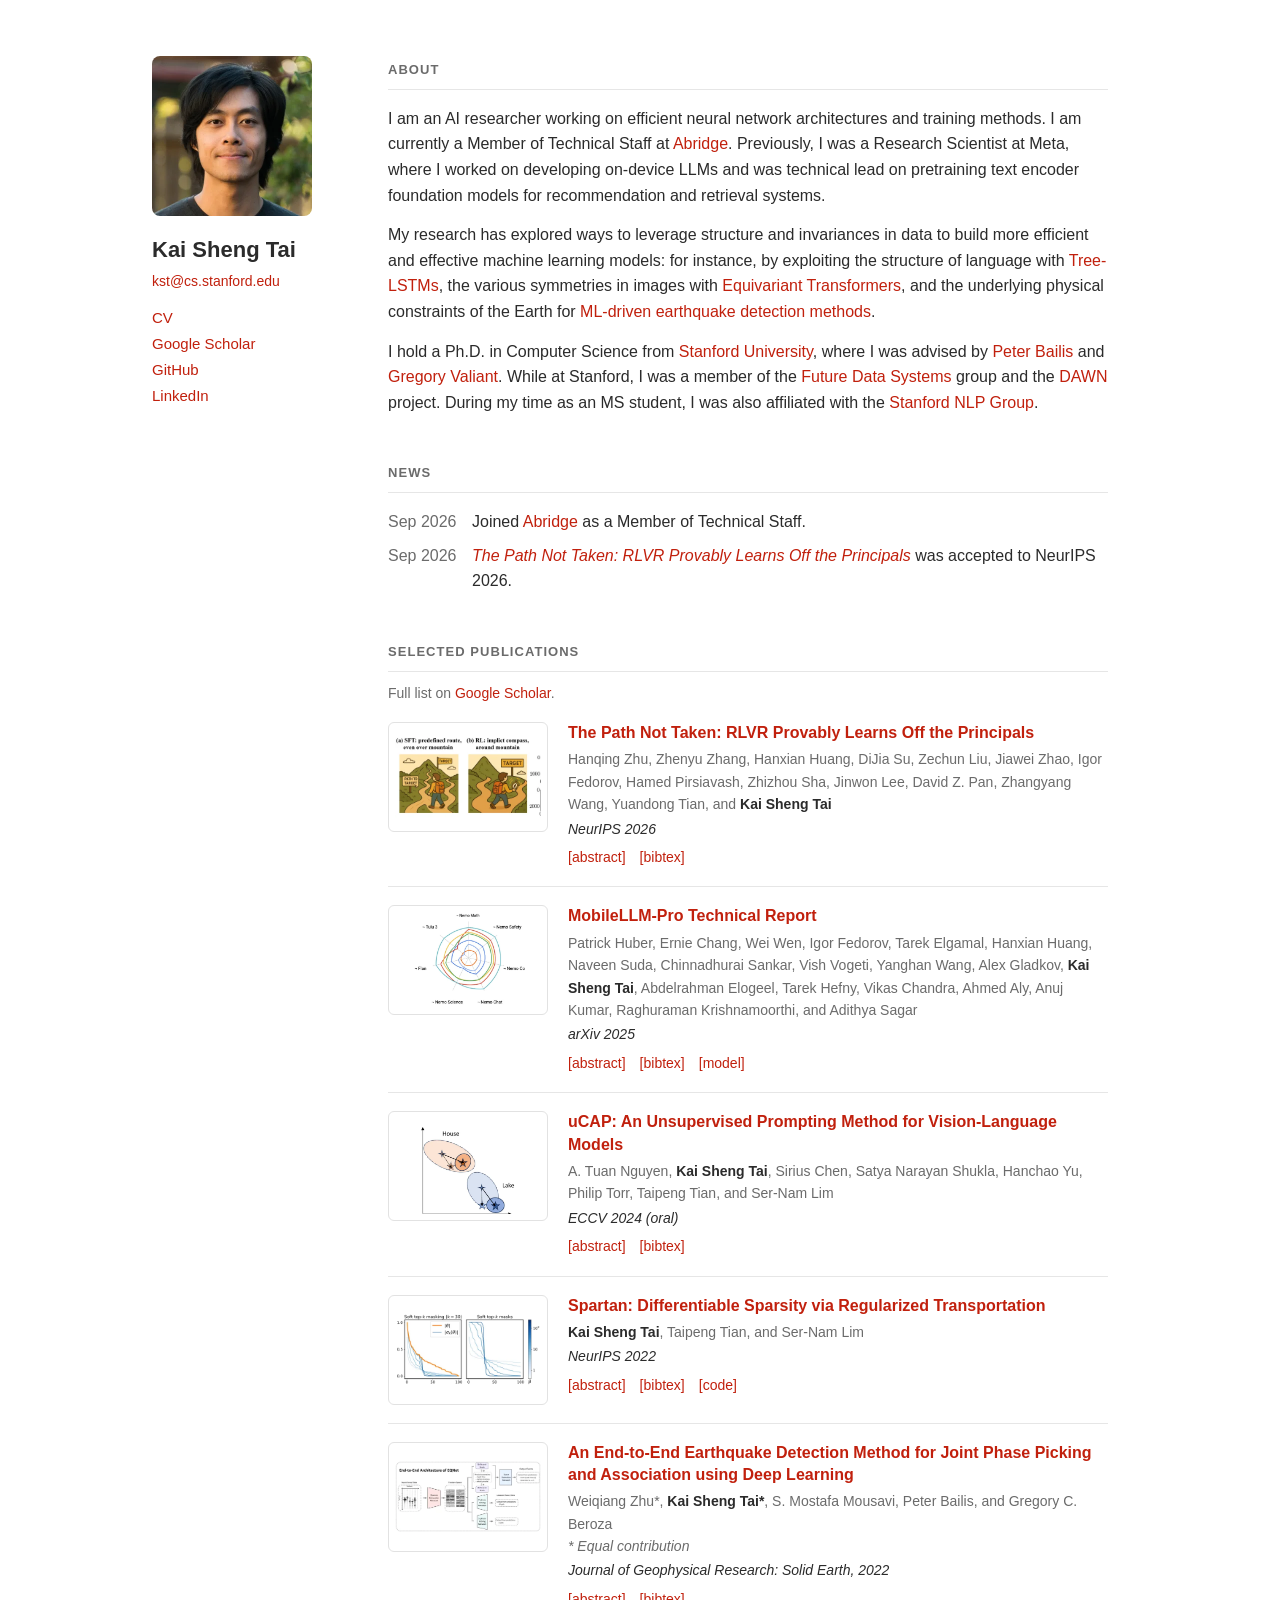
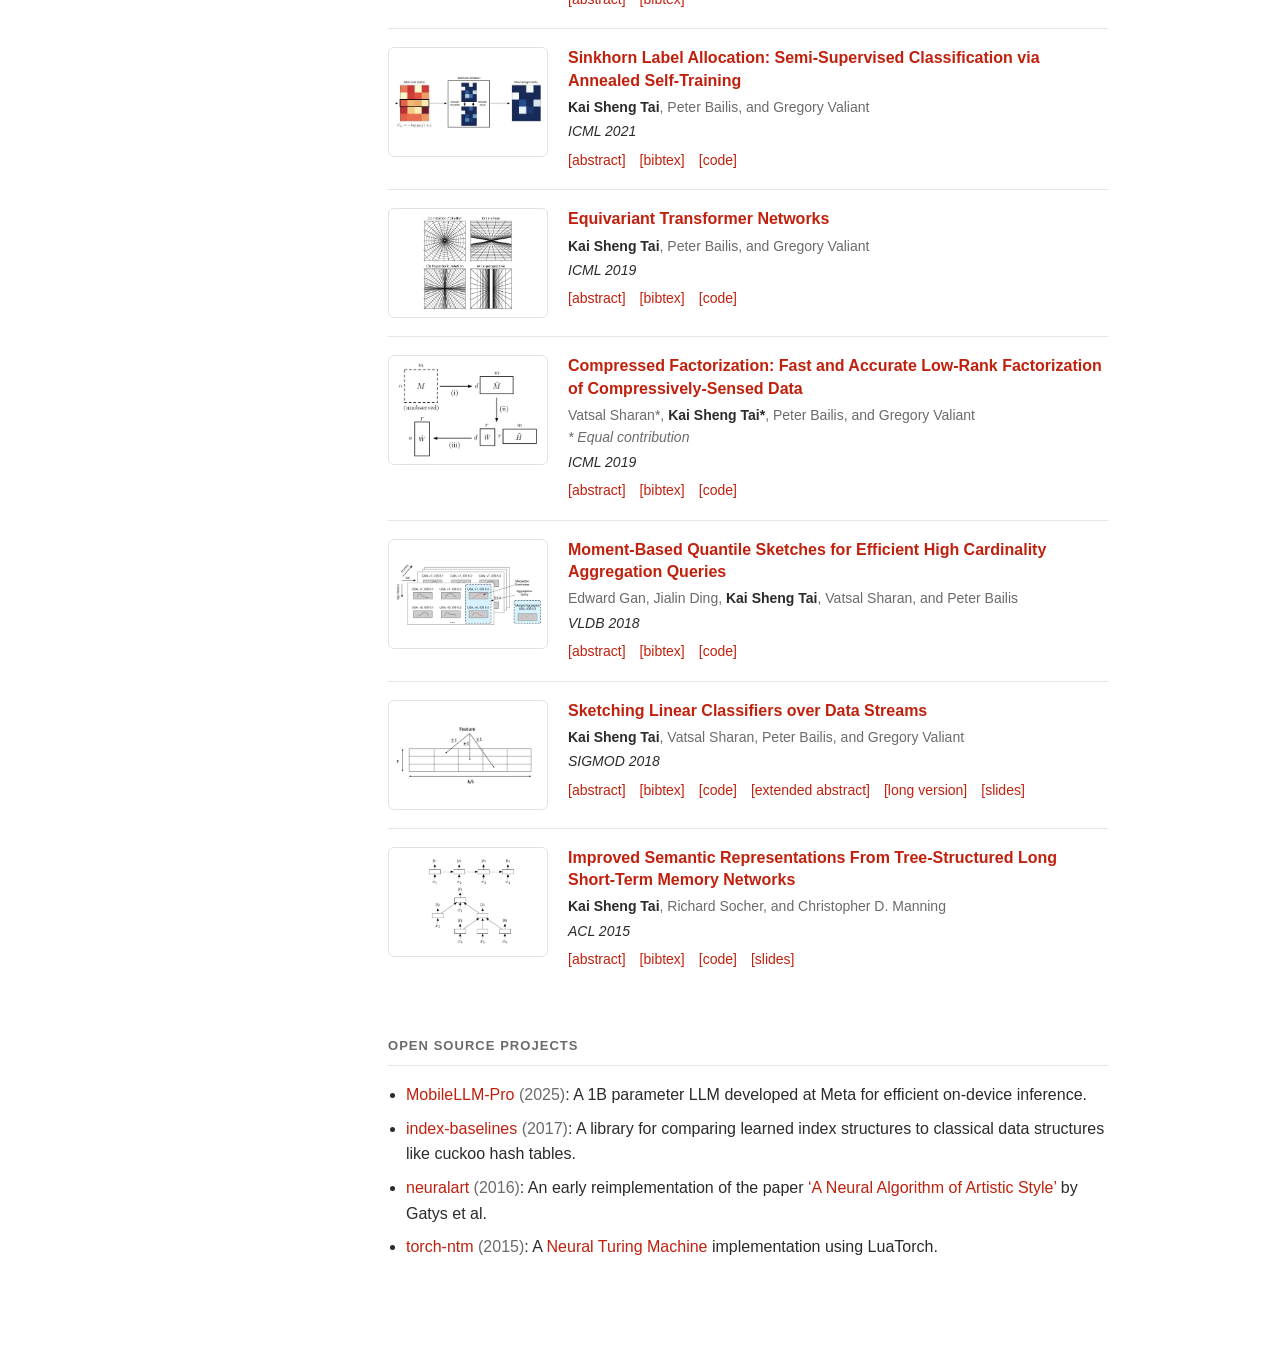
==== commit 686a4f2f: "Add GA4 tag, date news items, fix earthquake paper title - Add Google Analytics 4 tag (G-Z8JV781LD0)" ====
--- a/index.html
+++ b/index.html
@@ -9,6 +9,15 @@
     <link rel="canonical" href="https://kaishengtai.github.io/">
     <link rel="icon" href="static/favicon.ico">
     <link rel="stylesheet" href="css/style.css">
+
+    <!-- Google tag (gtag.js) -->
+    <script async src="https://www.googletagmanager.com/gtag/js?id=G-Z8JV781LD0"></script>
+    <script>
+      window.dataLayer = window.dataLayer || [];
+      function gtag(){dataLayer.push(arguments);}
+      gtag('js', new Date());
+      gtag('config', 'G-Z8JV781LD0');
+    </script>
 
     <meta property="og:type" content="profile">
     <meta property="og:title" content="Kai Sheng Tai">
@@ -79,8 +88,8 @@
         <section id="news">
           <h2>News</h2>
           <ul class="news">
-            <li><span class="news-date">2026</span> <span>Joined <a href="https://www.abridge.com/">Abridge</a> as a Member of Technical Staff.</span></li>
-            <li><span class="news-date">2026</span> <span><a href="#rlvr"><em>The Path Not Taken: RLVR Provably Learns Off the Principals</em></a> was accepted to NeurIPS 2026.</span></li>
+            <li><span class="news-date">Sep 2026</span> <span>Joined <a href="https://www.abridge.com/">Abridge</a> as a Member of Technical Staff.</span></li>
+            <li><span class="news-date">Sep 2026</span> <span><a href="#rlvr"><em>The Path Not Taken: RLVR Provably Learns Off the Principals</em></a> was accepted to NeurIPS 2026.</span></li>
           </ul>
         </section>
 
@@ -199,7 +208,7 @@
               <img src="static/thumbs/eqnet.webp" alt="Architecture diagram of the EQNet earthquake detection model" loading="lazy" decoding="async">
             </a>
             <div class="pub-body">
-              <h3 class="pub-title"><a href="https://arxiv.org/abs/2109.09911">An End-to-End Earthquake Monitoring Method for Joint Earthquake Detection and Association using Deep Learning</a></h3>
+              <h3 class="pub-title"><a href="https://arxiv.org/abs/2109.09911">An End-to-End Earthquake Detection Method for Joint Phase Picking and Association using Deep Learning</a></h3>
               <p class="pub-authors">Weiqiang Zhu*, <strong>Kai Sheng Tai*</strong>, S. Mostafa Mousavi, Peter Bailis, and Gregory C. Beroza</p>
               <p class="pub-note">* Equal contribution</p>
               <p class="pub-venue">Journal of Geophysical Research: Solid Earth, 2022</p>
--- a/css/style.css
+++ b/css/style.css
@@ -75,7 +75,7 @@
 
 /* News */
 .news { list-style: none; padding: 0; margin: 0; }
-.news li { display: grid; grid-template-columns: 56px minmax(0, 1fr); gap: 8px; margin-bottom: 8px; }
+.news li { display: grid; grid-template-columns: 76px minmax(0, 1fr); gap: 8px; margin-bottom: 8px; }
 .news-date { color: var(--muted); font-variant-numeric: tabular-nums; }
 
 /* Publications */
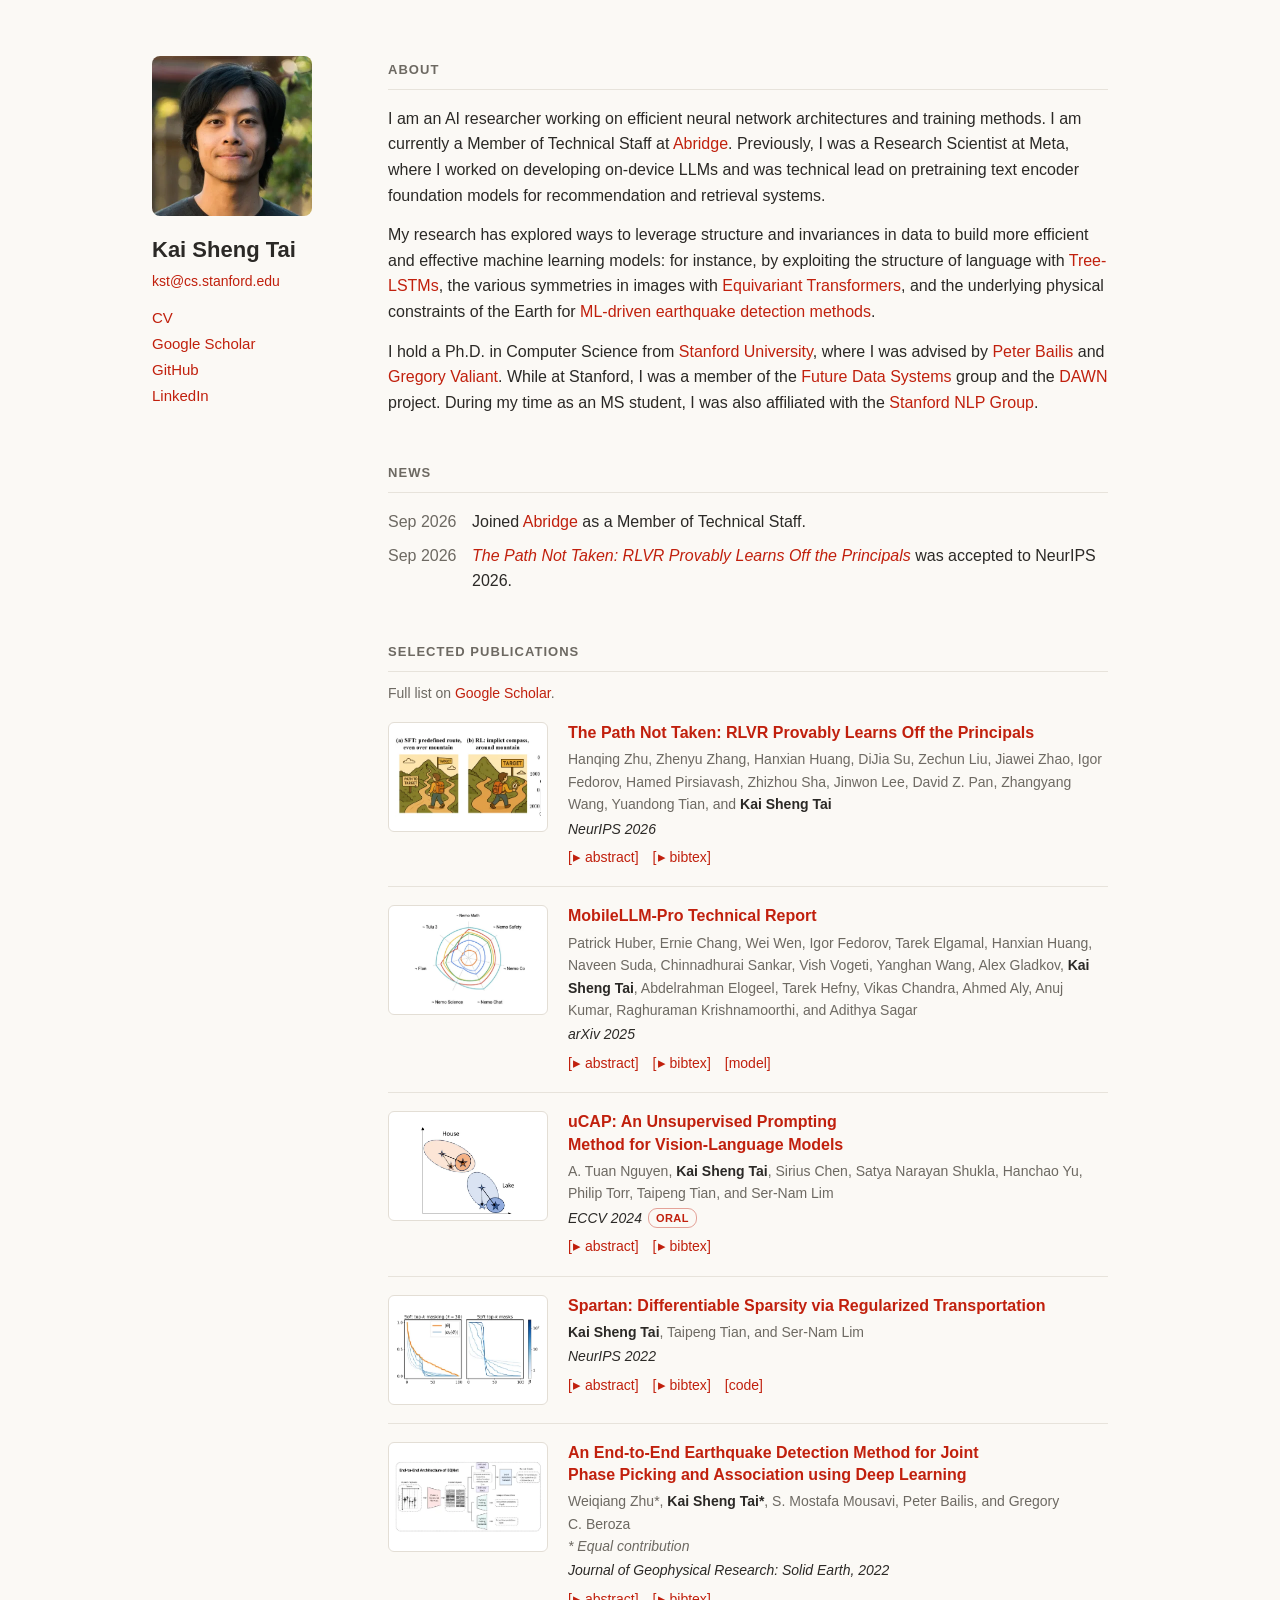
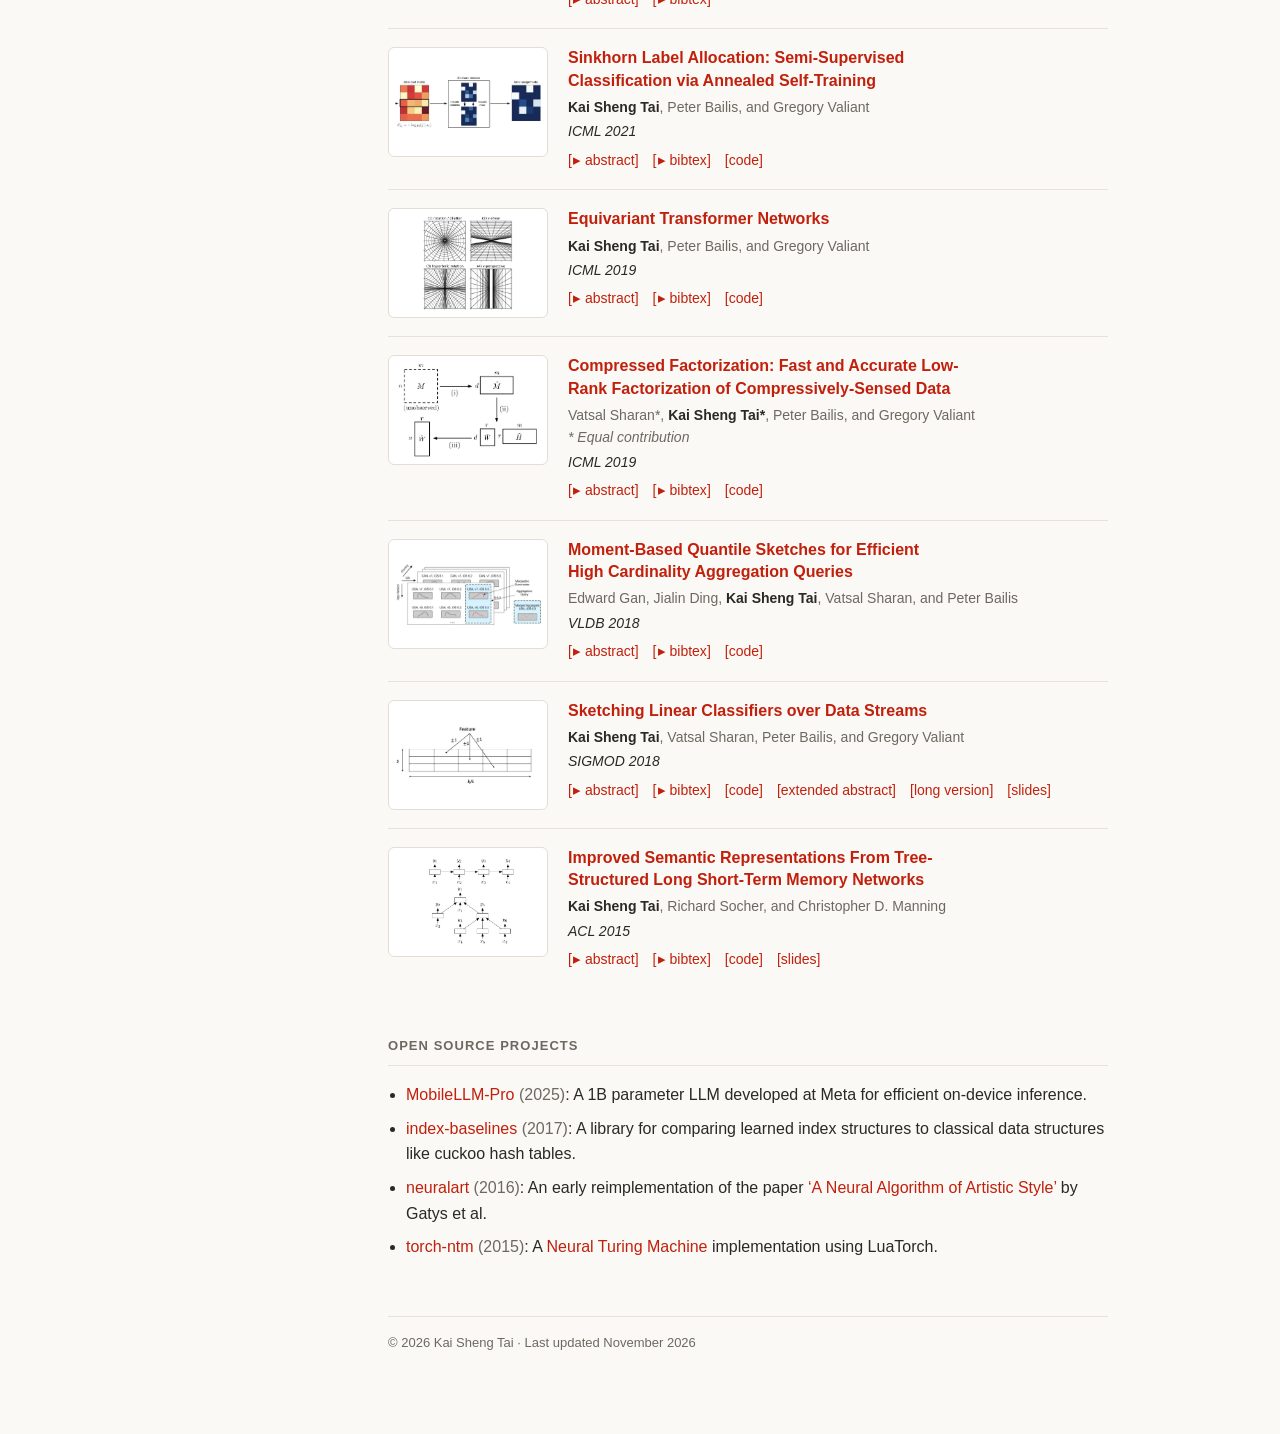
==== commit 0c09b2d3: "Polish typography, publications and site basics; new favicon - Blend thumbnail figures into their bo" ====
--- a/index.html
+++ b/index.html
@@ -7,7 +7,11 @@
     <meta name="description" content="Kai Sheng Tai is an AI researcher working on efficient neural network architectures and training methods. Member of Technical Staff at Abridge; previously Meta and Stanford.">
     <meta name="color-scheme" content="light dark">
     <link rel="canonical" href="https://kaishengtai.github.io/">
-    <link rel="icon" href="static/favicon.ico">
+    <link rel="icon" href="static/icon.svg" type="image/svg+xml">
+    <link rel="icon" href="static/icon-32.png" type="image/png" sizes="32x32">
+    <link rel="apple-touch-icon" href="static/apple-touch-icon.png">
+    <meta name="theme-color" content="#fbf9f5" media="(prefers-color-scheme: light)">
+    <meta name="theme-color" content="#23211e" media="(prefers-color-scheme: dark)">
     <link rel="stylesheet" href="css/style.css">
 
     <!-- Google tag (gtag.js) -->
@@ -53,9 +57,9 @@
           <p class="contact"><a href="mailto:kst@cs.stanford.edu">kst@cs.stanford.edu</a></p>
           <ul class="links">
             <li><a href="static/KaiShengTai_CV.pdf">CV</a></li>
-            <li><a href="https://scholar.google.com/citations?user=AMwvwPYAAAAJ&amp;hl=en">Google Scholar</a></li>
-            <li><a href="https://github.com/kaishengtai">GitHub</a></li>
-            <li><a href="https://www.linkedin.com/in/kaishengtai">LinkedIn</a></li>
+            <li><a rel="me" href="https://scholar.google.com/citations?user=AMwvwPYAAAAJ&amp;hl=en">Google Scholar</a></li>
+            <li><a rel="me" href="https://github.com/kaishengtai">GitHub</a></li>
+            <li><a rel="me" href="https://www.linkedin.com/in/kaishengtai">LinkedIn</a></li>
           </ul>
         </div>
       </aside>
@@ -106,8 +110,8 @@
               <p class="pub-authors">Hanqing Zhu, Zhenyu Zhang, Hanxian Huang, DiJia Su, Zechun Liu, Jiawei Zhao, Igor Fedorov, Hamed Pirsiavash, Zhizhou Sha, Jinwon Lee, David Z. Pan, Zhangyang Wang, Yuandong Tian, and <strong>Kai Sheng Tai</strong></p>
               <p class="pub-venue">NeurIPS 2026</p>
               <p class="pub-links">
-                <button type="button" class="toggle" aria-expanded="false" aria-controls="rlvr-abs">abstract</button>
-                <button type="button" class="toggle" aria-expanded="false" aria-controls="rlvr-bib">bibtex</button>
+                <button type="button" class="toggle" aria-expanded="false" aria-controls="rlvr-abs"><span class="caret" aria-hidden="true"></span>abstract</button>
+                <button type="button" class="toggle" aria-expanded="false" aria-controls="rlvr-bib"><span class="caret" aria-hidden="true"></span>bibtex</button>
               </p>
               <div class="pub-panel" id="rlvr-abs" hidden>
                 <p>Reinforcement Learning with Verifiable Rewards (RLVR) reliably improves the reasoning performance of large language models, yet it appears to modify only a small fraction of parameters. We revisit this paradox and show that sparsity is a surface artifact of a model-conditioned optimization bias: for a fixed pretrained model, updates consistently localize to preferred parameter regions, highly consistent across runs and largely invariant to datasets and RL recipes. We mechanistically explain these dynamics with a Three-Gate Theory: Gate I (KL Anchor) imposes a KL-constrained update; Gate II (Model Geometry) steers the step off principal directions into low-curvature, spectrum-preserving subspaces; and Gate III (Precision) hides micro-updates in non-preferred regions, making the off-principal bias appear as sparsity. We then validate this theory and, for the first time, provide a parameter-level characterization of RLVR&#x27;s learning dynamics: RLVR learns off principal directions in weight space, achieving gains via minimal spectral drift, reduced principal-subspace rotation, and off-principal update alignment. In contrast, SFT targets principal weights, distorts the spectrum, and even lags RLVR. Together, these results provide the first parameter-space account of RLVR&#x27;s training dynamics, revealing clear regularities in how parameters evolve. Crucially, we show that RL operates in a distinct optimization regime from SFT, so directly adapting SFT-era parameter-efficient fine-tuning (PEFT) methods can be flawed, as evidenced by our case studies on advanced sparse fine-tuning and LoRA variants. We hope this work charts a path toward a white-box understanding of RLVR and the design of geometry-aware, RLVR-native learning algorithms, rather than repurposed SFT-era heuristics.</p>
@@ -132,8 +136,8 @@
               <p class="pub-authors">Patrick Huber, Ernie Chang, Wei Wen, Igor Fedorov, Tarek Elgamal, Hanxian Huang, Naveen Suda, Chinnadhurai Sankar, Vish Vogeti, Yanghan Wang, Alex Gladkov, <strong>Kai Sheng Tai</strong>, Abdelrahman Elogeel, Tarek Hefny, Vikas Chandra, Ahmed Aly, Anuj Kumar, Raghuraman Krishnamoorthi, and Adithya Sagar</p>
               <p class="pub-venue">arXiv 2025</p>
               <p class="pub-links">
-                <button type="button" class="toggle" aria-expanded="false" aria-controls="mobilellm-pro-abs">abstract</button>
-                <button type="button" class="toggle" aria-expanded="false" aria-controls="mobilellm-pro-bib">bibtex</button>
+                <button type="button" class="toggle" aria-expanded="false" aria-controls="mobilellm-pro-abs"><span class="caret" aria-hidden="true"></span>abstract</button>
+                <button type="button" class="toggle" aria-expanded="false" aria-controls="mobilellm-pro-bib"><span class="caret" aria-hidden="true"></span>bibtex</button>
                 <a href="https://huggingface.co/facebook/MobileLLM-Pro">model</a>
               </p>
               <div class="pub-panel" id="mobilellm-pro-abs" hidden>
@@ -157,10 +161,10 @@
             <div class="pub-body">
               <h3 class="pub-title"><a href="https://www.ecva.net/papers/eccv_2024/papers_ECCV/papers/09508.pdf">uCAP: An Unsupervised Prompting Method for Vision-Language Models</a></h3>
               <p class="pub-authors">A. Tuan Nguyen, <strong>Kai Sheng Tai</strong>, Sirius Chen, Satya Narayan Shukla, Hanchao Yu, Philip Torr, Taipeng Tian, and Ser-Nam Lim</p>
-              <p class="pub-venue">ECCV 2024 (oral)</p>
-              <p class="pub-links">
-                <button type="button" class="toggle" aria-expanded="false" aria-controls="ucap-abs">abstract</button>
-                <button type="button" class="toggle" aria-expanded="false" aria-controls="ucap-bib">bibtex</button>
+              <p class="pub-venue">ECCV 2024<span class="badge">Oral</span></p>
+              <p class="pub-links">
+                <button type="button" class="toggle" aria-expanded="false" aria-controls="ucap-abs"><span class="caret" aria-hidden="true"></span>abstract</button>
+                <button type="button" class="toggle" aria-expanded="false" aria-controls="ucap-bib"><span class="caret" aria-hidden="true"></span>bibtex</button>
               </p>
               <div class="pub-panel" id="ucap-abs" hidden>
                 <p>This paper addresses a significant limitation that prevents Contrastive Language-Image Pretrained Models (CLIP) from achieving optimal performance on downstream image classification tasks. The key problem with CLIP-style zero-shot classification is that it requires domain-specific context in the form of prompts to better align the class descriptions to the downstream data distribution. In particular, prompts for vision-language models are domain-level texts (e.g., “a centered satellite image of ...”) which, together with the class names, are fed into the text encoder to provide more context for the downstream dataset. These prompts are typically manually tuned, which is time consuming and often sub-optimal. To overcome this bottleneck, this paper proposes uCAP, a method to automatically learn domain-specific prompts/contexts using only unlabeled in-domain images. We achieve this by modeling the generation of images given the class names and a domain-specific prompt with an unsupervised likelihood distribution, and then performing inference of the prompts. We validate the proposed method across various models and datasets, showing that uCAP consistently outperforms manually tuned prompts and related baselines on the evaluated datasets: ImageNet, CIFAR-10, CIFAR-100, OxfordPets (up to 2%), SUN397 (up to 5%), and Caltech101 (up to 3%).</p>
@@ -185,8 +189,8 @@
               <p class="pub-authors"><strong>Kai Sheng Tai</strong>, Taipeng Tian, and Ser-Nam Lim</p>
               <p class="pub-venue">NeurIPS 2022</p>
               <p class="pub-links">
-                <button type="button" class="toggle" aria-expanded="false" aria-controls="spartan-abs">abstract</button>
-                <button type="button" class="toggle" aria-expanded="false" aria-controls="spartan-bib">bibtex</button>
+                <button type="button" class="toggle" aria-expanded="false" aria-controls="spartan-abs"><span class="caret" aria-hidden="true"></span>abstract</button>
+                <button type="button" class="toggle" aria-expanded="false" aria-controls="spartan-bib"><span class="caret" aria-hidden="true"></span>bibtex</button>
                 <a href="https://github.com/facebookresearch/spartan">code</a>
               </p>
               <div class="pub-panel" id="spartan-abs" hidden>
@@ -213,8 +217,8 @@
               <p class="pub-note">* Equal contribution</p>
               <p class="pub-venue">Journal of Geophysical Research: Solid Earth, 2022</p>
               <p class="pub-links">
-                <button type="button" class="toggle" aria-expanded="false" aria-controls="eqnet-abs">abstract</button>
-                <button type="button" class="toggle" aria-expanded="false" aria-controls="eqnet-bib">bibtex</button>
+                <button type="button" class="toggle" aria-expanded="false" aria-controls="eqnet-abs"><span class="caret" aria-hidden="true"></span>abstract</button>
+                <button type="button" class="toggle" aria-expanded="false" aria-controls="eqnet-bib"><span class="caret" aria-hidden="true"></span>bibtex</button>
               </p>
               <div class="pub-panel" id="eqnet-abs" hidden>
                 <p>Earthquake monitoring by seismic networks typically involves a workflow consisting of phase detection/picking, association, and location tasks. In recent years, the accuracy of these individual stages has been improved through the use of machine learning techniques. In this study, we introduce a new, end-to-end approach that improves overall earthquake detection accuracy by jointly optimizing each stage of the detection pipeline. We propose a neural network architecture for the task of multi-station processing of seismic waveforms recorded over a seismic network. This end-to-end architecture consists of three sub-networks: a backbone network that extracts features from raw waveforms, a phase picking sub-network that picks P- and S-wave arrivals based on these features, and an event detection sub-network that aggregates the features from multiple stations and detects earthquakes. We use these sub-networks in conjunction with a shift-and-stack module based on back-projection that introduces kinematic constraints on arrival times, allowing the model to generalize to different velocity models and to variable station geometry in seismic networks. We evaluate our proposed method on the STanford EArthquake Dataset (STEAD) and on the 2019 Ridgecrest, CA earthquake sequence. The results demonstrate that our end-to-end approach can effectively pick P- and S-wave arrivals and achieve earthquake detection accuracy rivaling that of other state-of-the-art approaches.</p>
@@ -243,8 +247,8 @@
               <p class="pub-authors"><strong>Kai Sheng Tai</strong>, Peter Bailis, and Gregory Valiant</p>
               <p class="pub-venue">ICML 2021</p>
               <p class="pub-links">
-                <button type="button" class="toggle" aria-expanded="false" aria-controls="sla-abs">abstract</button>
-                <button type="button" class="toggle" aria-expanded="false" aria-controls="sla-bib">bibtex</button>
+                <button type="button" class="toggle" aria-expanded="false" aria-controls="sla-abs"><span class="caret" aria-hidden="true"></span>abstract</button>
+                <button type="button" class="toggle" aria-expanded="false" aria-controls="sla-bib"><span class="caret" aria-hidden="true"></span>bibtex</button>
                 <a href="https://github.com/stanford-futuredata/sinkhorn-label-allocation">code</a>
               </p>
               <div class="pub-panel" id="sla-abs" hidden>
@@ -270,8 +274,8 @@
               <p class="pub-authors"><strong>Kai Sheng Tai</strong>, Peter Bailis, and Gregory Valiant</p>
               <p class="pub-venue">ICML 2019</p>
               <p class="pub-links">
-                <button type="button" class="toggle" aria-expanded="false" aria-controls="etn-abs">abstract</button>
-                <button type="button" class="toggle" aria-expanded="false" aria-controls="etn-bib">bibtex</button>
+                <button type="button" class="toggle" aria-expanded="false" aria-controls="etn-abs"><span class="caret" aria-hidden="true"></span>abstract</button>
+                <button type="button" class="toggle" aria-expanded="false" aria-controls="etn-bib"><span class="caret" aria-hidden="true"></span>bibtex</button>
                 <a href="https://github.com/stanford-futuredata/equivariant-transformers">code</a>
               </p>
               <div class="pub-panel" id="etn-abs" hidden>
@@ -298,8 +302,8 @@
               <p class="pub-note">* Equal contribution</p>
               <p class="pub-venue">ICML 2019</p>
               <p class="pub-links">
-                <button type="button" class="toggle" aria-expanded="false" aria-controls="compressed-factorization-abs">abstract</button>
-                <button type="button" class="toggle" aria-expanded="false" aria-controls="compressed-factorization-bib">bibtex</button>
+                <button type="button" class="toggle" aria-expanded="false" aria-controls="compressed-factorization-abs"><span class="caret" aria-hidden="true"></span>abstract</button>
+                <button type="button" class="toggle" aria-expanded="false" aria-controls="compressed-factorization-bib"><span class="caret" aria-hidden="true"></span>bibtex</button>
                 <a href="https://github.com/kaishengtai/compressed-factorization">code</a>
               </p>
               <div class="pub-panel" id="compressed-factorization-abs" hidden>
@@ -325,8 +329,8 @@
               <p class="pub-authors">Edward Gan, Jialin Ding, <strong>Kai Sheng Tai</strong>, Vatsal Sharan, and Peter Bailis</p>
               <p class="pub-venue">VLDB 2018</p>
               <p class="pub-links">
-                <button type="button" class="toggle" aria-expanded="false" aria-controls="msketch-abs">abstract</button>
-                <button type="button" class="toggle" aria-expanded="false" aria-controls="msketch-bib">bibtex</button>
+                <button type="button" class="toggle" aria-expanded="false" aria-controls="msketch-abs"><span class="caret" aria-hidden="true"></span>abstract</button>
+                <button type="button" class="toggle" aria-expanded="false" aria-controls="msketch-bib"><span class="caret" aria-hidden="true"></span>bibtex</button>
                 <a href="https://github.com/stanford-futuredata/msketch">code</a>
               </p>
               <div class="pub-panel" id="msketch-abs" hidden>
@@ -355,8 +359,8 @@
               <p class="pub-authors"><strong>Kai Sheng Tai</strong>, Vatsal Sharan, Peter Bailis, and Gregory Valiant</p>
               <p class="pub-venue">SIGMOD 2018</p>
               <p class="pub-links">
-                <button type="button" class="toggle" aria-expanded="false" aria-controls="wmsketch-abs">abstract</button>
-                <button type="button" class="toggle" aria-expanded="false" aria-controls="wmsketch-bib">bibtex</button>
+                <button type="button" class="toggle" aria-expanded="false" aria-controls="wmsketch-abs"><span class="caret" aria-hidden="true"></span>abstract</button>
+                <button type="button" class="toggle" aria-expanded="false" aria-controls="wmsketch-bib"><span class="caret" aria-hidden="true"></span>bibtex</button>
                 <a href="https://github.com/stanford-futuredata/wmsketch">code</a>
                 <a href="https://mlsys.org/Conferences/2019/doc/2018/205.pdf">extended abstract</a>
                 <a href="https://arxiv.org/abs/1711.02305">long version</a>
@@ -387,8 +391,8 @@
               <p class="pub-authors"><strong>Kai Sheng Tai</strong>, Richard Socher, and Christopher D. Manning</p>
               <p class="pub-venue">ACL 2015</p>
               <p class="pub-links">
-                <button type="button" class="toggle" aria-expanded="false" aria-controls="treelstm-abs">abstract</button>
-                <button type="button" class="toggle" aria-expanded="false" aria-controls="treelstm-bib">bibtex</button>
+                <button type="button" class="toggle" aria-expanded="false" aria-controls="treelstm-abs"><span class="caret" aria-hidden="true"></span>abstract</button>
+                <button type="button" class="toggle" aria-expanded="false" aria-controls="treelstm-bib"><span class="caret" aria-hidden="true"></span>bibtex</button>
                 <a href="https://github.com/stanfordnlp/treelstm">code</a>
                 <a href="static/slides/treelstm-acl2015.pdf">slides</a>
               </p>
@@ -420,6 +424,9 @@
             <li><a href="https://github.com/kaishengtai/torch-ntm">torch-ntm</a> <span class="year">(2015)</span>: A <a href="https://arxiv.org/abs/1410.5401">Neural Turing Machine</a> implementation using LuaTorch.</li>
           </ul>
         </section>
+        <footer class="site-footer">
+          <p>&copy; 2026 Kai Sheng Tai &middot; Last updated November 2026</p>
+        </footer>
       </main>
     </div>
 
@@ -439,11 +446,25 @@
             document.getElementById(btn.getAttribute('aria-controls')).hidden = false;
           }
         } else if (btn.classList.contains('copy')) {
-          var text = btn.nextElementSibling.textContent;
-          navigator.clipboard.writeText(text).then(function () {
-            btn.textContent = 'Copied';
+          var pre = btn.nextElementSibling;
+          var flash = function (label) {
+            btn.textContent = label;
             setTimeout(function () { btn.textContent = 'Copy'; }, 1500);
-          });
+          };
+          // If clipboard access is unavailable, select the text so it can be copied by hand.
+          var selectText = function () {
+            var range = document.createRange();
+            range.selectNodeContents(pre);
+            var sel = window.getSelection();
+            sel.removeAllRanges();
+            sel.addRange(range);
+            flash('Selected');
+          };
+          if (navigator.clipboard && window.isSecureContext) {
+            navigator.clipboard.writeText(pre.textContent).then(function () { flash('Copied'); }, selectText);
+          } else {
+            selectText();
+          }
         }
       });
     </script>
--- a/css/style.css
+++ b/css/style.css
@@ -1,32 +1,38 @@
 :root {
-  --bg: #ffffff;
-  --text: #2b2b2b;
-  --muted: #6b6b6b;
-  --rule: #e6e6e6;
+  --bg: #fbf9f5;
+  --text: #2b2926;
+  --muted: #6d6962;
+  --rule: #e7e3db;
   --accent: #c1200d;
   --accent-hover: #8f1709;
-  --panel: #f6f6f4;
+  --panel: #f2eee7;
   --thumb-bg: #ffffff;
-  --thumb-border: #e2e2e2;
+  --thumb-border: #e3ded5;
 }
 
 @media (prefers-color-scheme: dark) {
   :root {
-    --bg: #161616;
-    --text: #e4e4e4;
-    --muted: #9a9a9a;
-    --rule: #2e2e2e;
+    --bg: #23211e;
+    --text: #e8e4dd;
+    --muted: #a39e95;
+    --rule: #38352f;
     --accent: #ff7a66;
     --accent-hover: #ffa496;
-    --panel: #212121;
-    --thumb-bg: #f2f2f2;
-    --thumb-border: #2e2e2e;
+    --panel: #2d2a26;
+    --thumb-bg: #e9e5de;
+    --thumb-border: #38352f;
   }
 }
 
 *, *::before, *::after { box-sizing: border-box; }
 
 html { -webkit-text-size-adjust: 100%; }
+
+@media (prefers-reduced-motion: no-preference) {
+  html { scroll-behavior: smooth; }
+}
+
+::selection { background: color-mix(in srgb, var(--accent) 22%, transparent); }
 
 body {
   margin: 0;
@@ -70,7 +76,8 @@
   border-bottom: 1px solid var(--rule);
 }
 #about h2 { margin-top: 4px; }
-p { margin: 0 0 14px; }
+p { margin: 0 0 14px; text-wrap: pretty; }
+h1, h2, h3 { text-wrap: balance; }
 .section-note { font-size: 14px; color: var(--muted); margin-top: -6px; }
 
 /* News */
@@ -101,17 +108,51 @@
   border: 1px solid var(--thumb-border);
   border-radius: 6px;
   overflow: hidden;
-}
-.pub-thumb img { max-width: 100%; max-height: 100%; object-fit: contain; }
-.pub-title { font-size: 16px; font-weight: 600; line-height: 1.4; margin: 0 0 4px; }
+  transition: border-color 0.15s ease, box-shadow 0.15s ease, transform 0.15s ease;
+}
+.pub-thumb:hover {
+  border-color: color-mix(in srgb, var(--accent) 45%, var(--thumb-border));
+  box-shadow: 0 4px 14px rgb(0 0 0 / 0.08);
+  transform: translateY(-1px);
+}
+/* Multiply blends each figure's white background into the box color, so
+   box and figure read as one surface in both themes. */
+.pub-thumb img { max-width: 100%; max-height: 100%; object-fit: contain; mix-blend-mode: multiply; }
+.pub-title { font-size: 16px; font-weight: 600; line-height: 1.4; margin: 0 0 4px; text-wrap: balance; }
 .pub-authors, .pub-note, .pub-venue { font-size: 14px; margin: 0; }
 .pub-authors { color: var(--muted); }
 .pub-authors strong { color: var(--text); font-weight: 600; }
 .pub-note { color: var(--muted); font-style: italic; }
 .pub-venue { font-style: italic; margin-top: 2px; }
+.badge {
+  display: inline-block;
+  margin-left: 6px;
+  padding: 0 7px;
+  font-size: 11px;
+  font-style: normal;
+  font-weight: 600;
+  letter-spacing: 0.04em;
+  text-transform: uppercase;
+  line-height: 18px;
+  vertical-align: 1px;
+  color: var(--accent);
+  border: 1px solid color-mix(in srgb, var(--accent) 40%, transparent);
+  border-radius: 9px;
+}
 .pub-links { font-size: 14px; margin: 6px 0 0; display: flex; flex-wrap: wrap; gap: 4px 14px; }
 .pub-links a::before, .toggle::before { content: "["; }
 .pub-links a::after, .toggle::after { content: "]"; }
+.caret {
+  display: inline-block;
+  width: 0.75em;
+  margin-right: 2px;
+  font-size: 1.05em;
+  line-height: 1;
+  text-align: center;
+  transition: transform 0.15s ease;
+}
+.caret::before { content: "\25B8"; }
+.toggle[aria-expanded="true"] .caret { transform: rotate(90deg); }
 
 button { font: inherit; color: inherit; }
 .toggle {
@@ -157,6 +198,20 @@
 .projects { padding-left: 18px; margin: 0; }
 .projects li { margin-bottom: 8px; }
 .year { color: var(--muted); }
+
+/* Footer */
+.site-footer {
+  margin-top: 56px;
+  padding-top: 16px;
+  border-top: 1px solid var(--rule);
+  font-size: 13px;
+  color: var(--muted);
+}
+.site-footer p { margin: 0; }
+
+/* 404 page */
+.not-found { max-width: 560px; margin: 0 auto; padding: 18vh 24px 80px; }
+.not-found h1 { font-size: 28px; font-weight: 600; margin: 0 0 8px; }
 
 /* Narrow screens: sidebar becomes a header */
 @media (max-width: 760px) {
@@ -170,3 +225,23 @@
   .pub-thumb { width: 96px; height: 72px; padding: 4px; }
   .pub-panel { margin-left: -110px; }
 }
+
+/* Print: a clean one-page bio */
+@media print {
+  :root {
+    --bg: #fff; --text: #000; --muted: #444; --rule: #ccc; --accent: #000; --panel: #fff;
+  }
+  body { font-size: 11pt; }
+  .page { display: block; max-width: none; padding: 0; }
+  .sidebar { position: static; display: flex; gap: 16px; align-items: center; margin-bottom: 20px; }
+  .photo { width: 80px; height: 80px; }
+  .name { margin-top: 0; }
+  .links { display: flex; flex-wrap: wrap; gap: 0 12px; }
+  .links a::after { content: " (" attr(href) ")"; font-size: 9pt; color: var(--muted); }
+  .pub { display: block; padding: 8px 0; break-inside: avoid; }
+  .pub-thumb, .pub-links button, .pub-panel { display: none !important; }
+  .pub-title a::after { content: " \2014  " attr(href); font-weight: 400; font-size: 9pt; color: var(--muted); word-break: break-all; }
+  a { text-decoration: none; }
+  section + section { margin-top: 20px; }
+  .site-footer { margin-top: 24px; }
+}
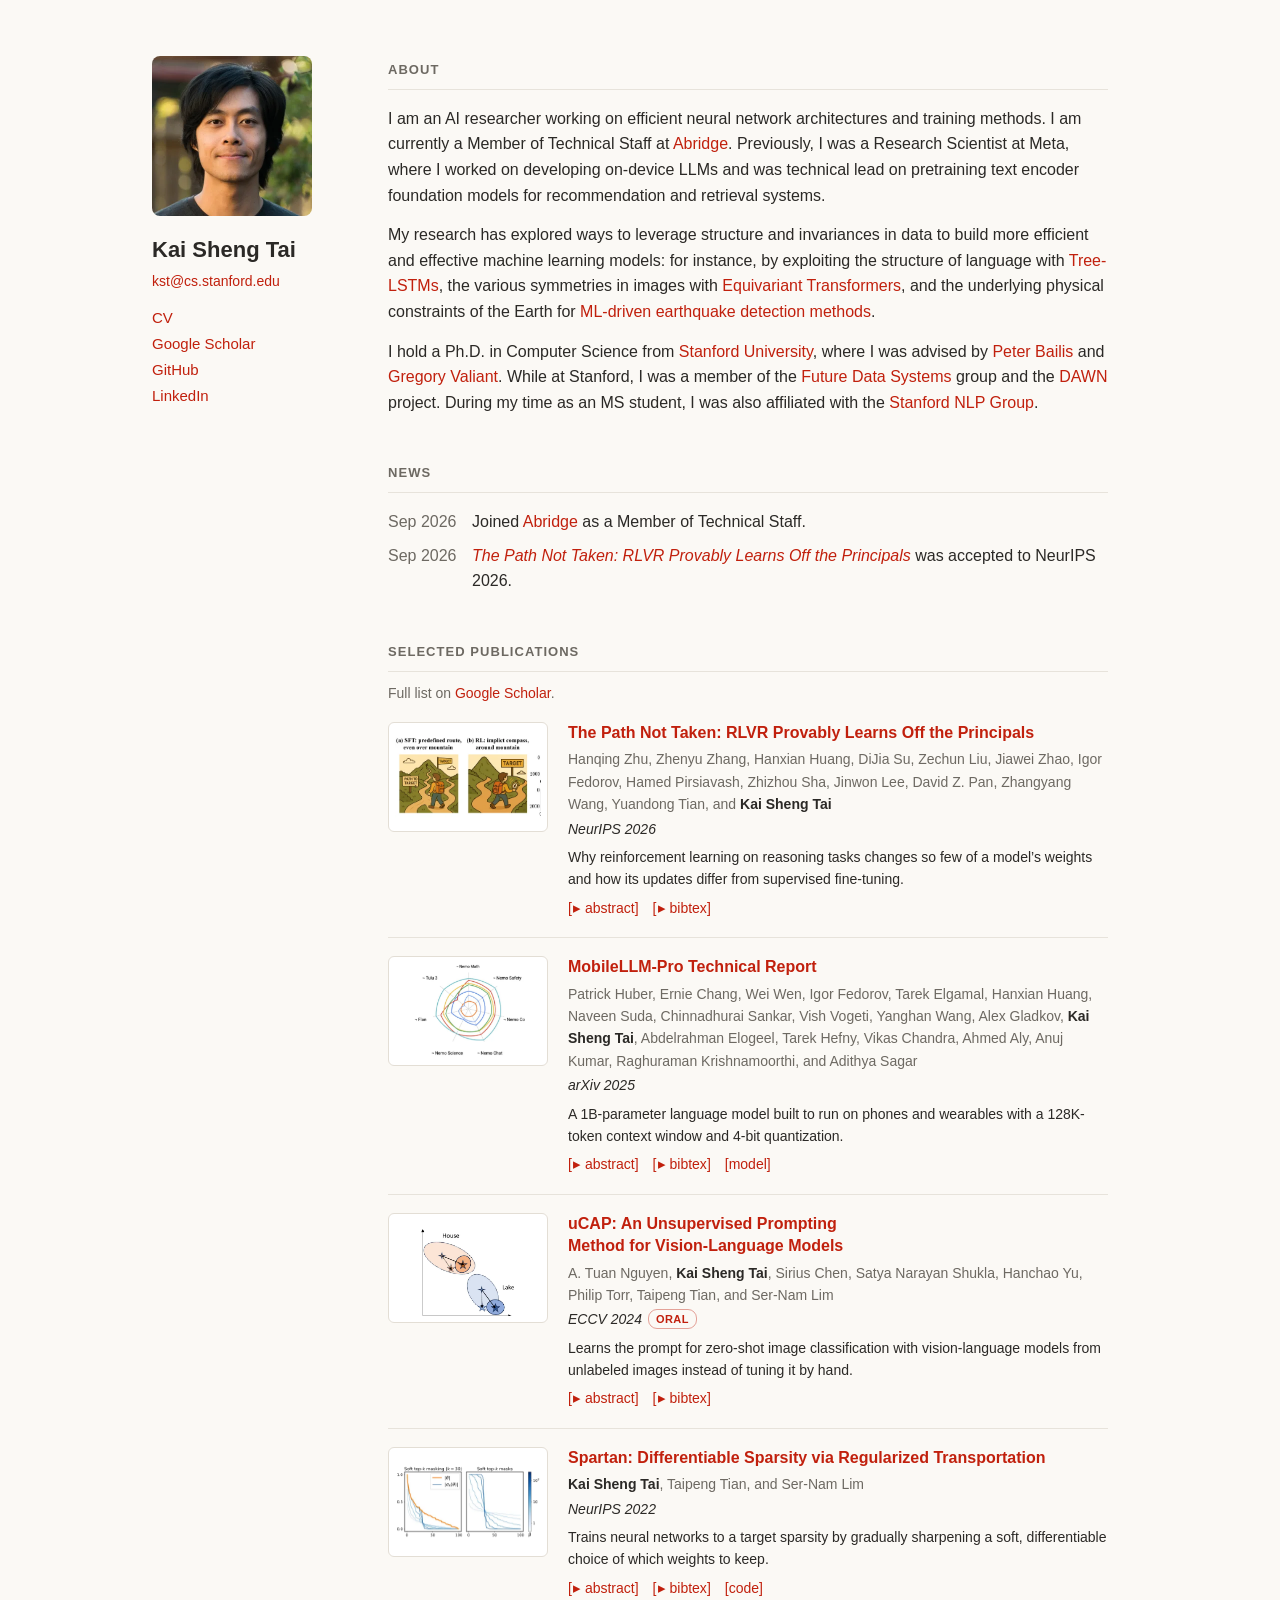
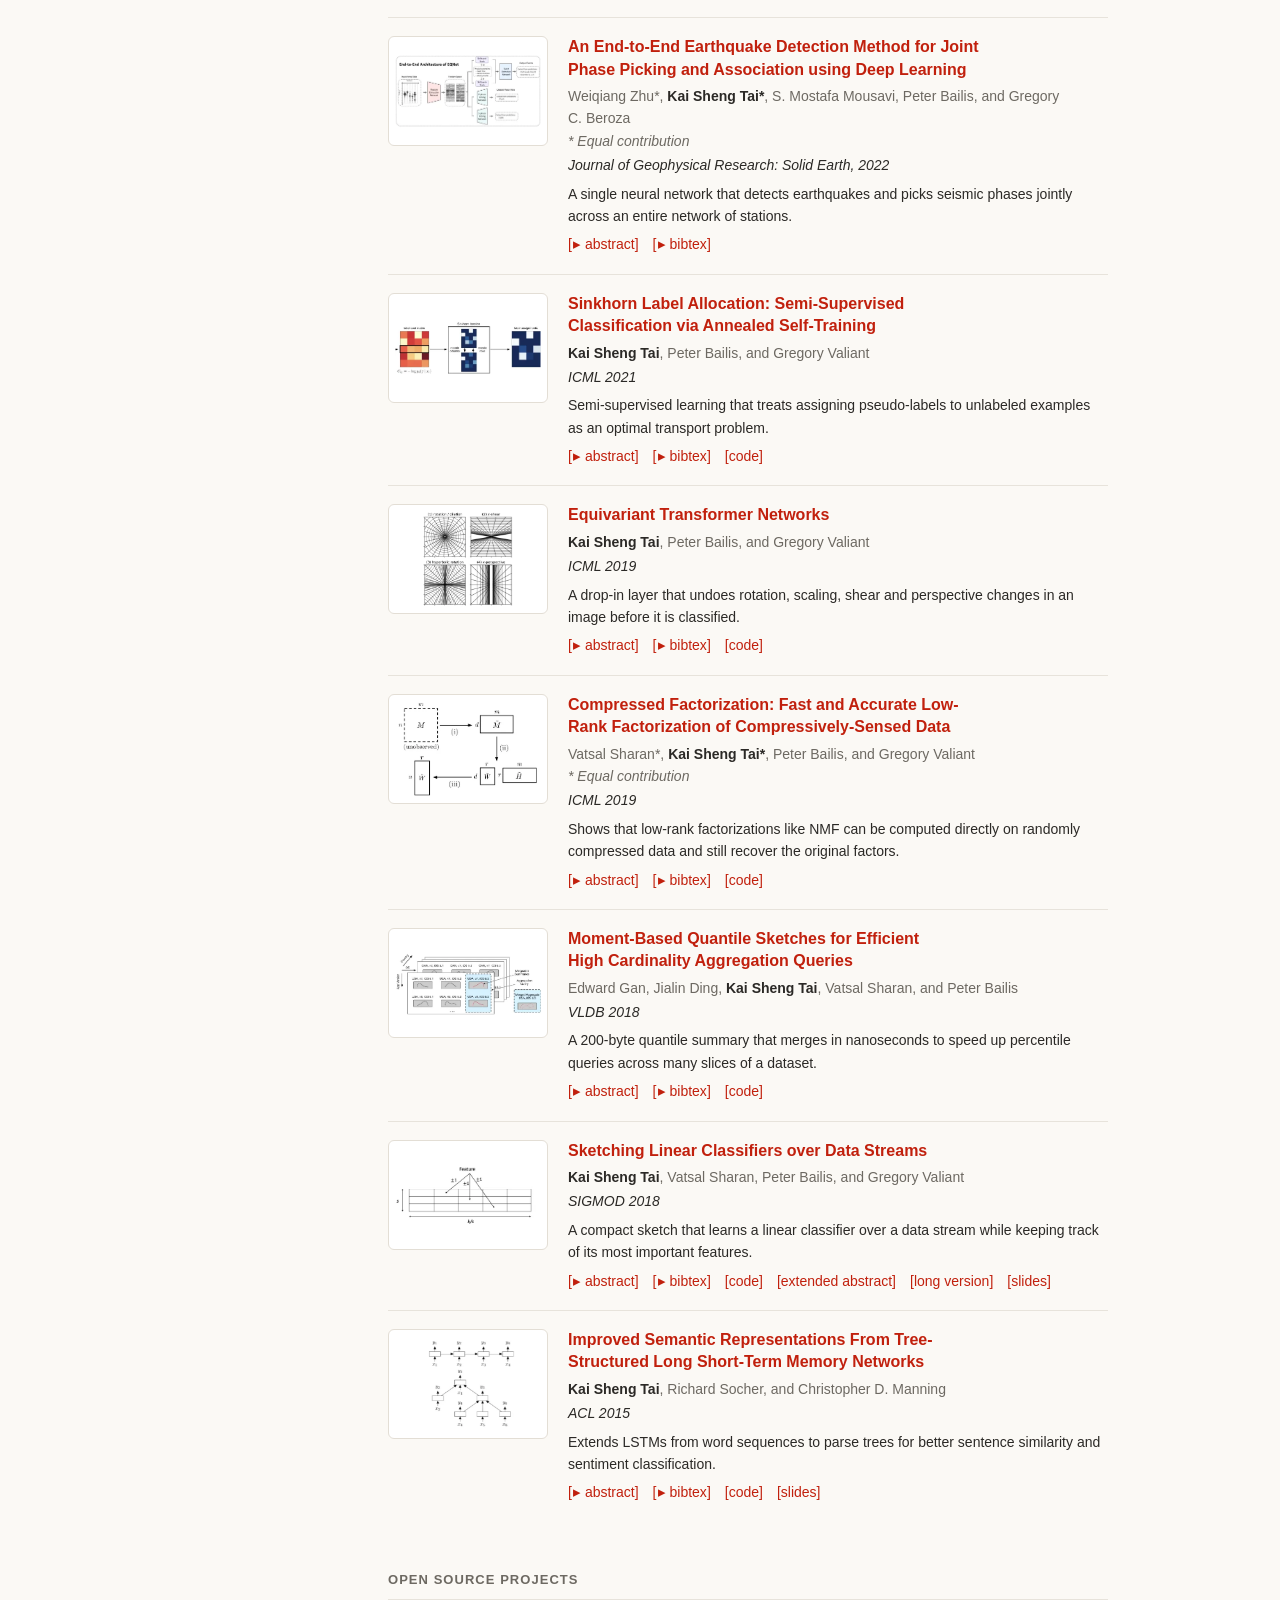
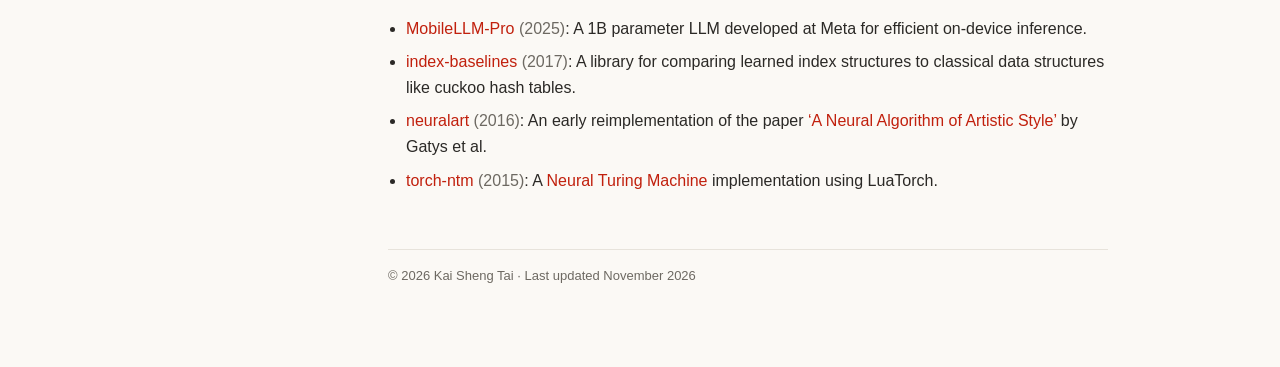
==== commit 2f62c6bf: "Add one-line plain-English blurbs to selected publications Co-Authored-By: Claude Opus 5.5 <noreply@" ====
--- a/index.html
+++ b/index.html
@@ -109,6 +109,7 @@
               <h3 class="pub-title"><a href="https://arxiv.org/abs/2511.08567">The Path Not Taken: RLVR Provably Learns Off the Principals</a></h3>
               <p class="pub-authors">Hanqing Zhu, Zhenyu Zhang, Hanxian Huang, DiJia Su, Zechun Liu, Jiawei Zhao, Igor Fedorov, Hamed Pirsiavash, Zhizhou Sha, Jinwon Lee, David Z. Pan, Zhangyang Wang, Yuandong Tian, and <strong>Kai Sheng Tai</strong></p>
               <p class="pub-venue">NeurIPS 2026</p>
+              <p class="pub-blurb">Why reinforcement learning on reasoning tasks changes so few of a model’s weights and how its updates differ from supervised fine-tuning.</p>
               <p class="pub-links">
                 <button type="button" class="toggle" aria-expanded="false" aria-controls="rlvr-abs"><span class="caret" aria-hidden="true"></span>abstract</button>
                 <button type="button" class="toggle" aria-expanded="false" aria-controls="rlvr-bib"><span class="caret" aria-hidden="true"></span>bibtex</button>
@@ -135,6 +136,7 @@
               <h3 class="pub-title"><a href="https://arxiv.org/abs/2511.06719">MobileLLM-Pro Technical Report</a></h3>
               <p class="pub-authors">Patrick Huber, Ernie Chang, Wei Wen, Igor Fedorov, Tarek Elgamal, Hanxian Huang, Naveen Suda, Chinnadhurai Sankar, Vish Vogeti, Yanghan Wang, Alex Gladkov, <strong>Kai Sheng Tai</strong>, Abdelrahman Elogeel, Tarek Hefny, Vikas Chandra, Ahmed Aly, Anuj Kumar, Raghuraman Krishnamoorthi, and Adithya Sagar</p>
               <p class="pub-venue">arXiv 2025</p>
+              <p class="pub-blurb">A 1B-parameter language model built to run on phones and wearables with a 128K-token context window and 4-bit quantization.</p>
               <p class="pub-links">
                 <button type="button" class="toggle" aria-expanded="false" aria-controls="mobilellm-pro-abs"><span class="caret" aria-hidden="true"></span>abstract</button>
                 <button type="button" class="toggle" aria-expanded="false" aria-controls="mobilellm-pro-bib"><span class="caret" aria-hidden="true"></span>bibtex</button>
@@ -162,6 +164,7 @@
               <h3 class="pub-title"><a href="https://www.ecva.net/papers/eccv_2024/papers_ECCV/papers/09508.pdf">uCAP: An Unsupervised Prompting Method for Vision-Language Models</a></h3>
               <p class="pub-authors">A. Tuan Nguyen, <strong>Kai Sheng Tai</strong>, Sirius Chen, Satya Narayan Shukla, Hanchao Yu, Philip Torr, Taipeng Tian, and Ser-Nam Lim</p>
               <p class="pub-venue">ECCV 2024<span class="badge">Oral</span></p>
+              <p class="pub-blurb">Learns the prompt for zero-shot image classification with vision-language models from unlabeled images instead of tuning it by hand.</p>
               <p class="pub-links">
                 <button type="button" class="toggle" aria-expanded="false" aria-controls="ucap-abs"><span class="caret" aria-hidden="true"></span>abstract</button>
                 <button type="button" class="toggle" aria-expanded="false" aria-controls="ucap-bib"><span class="caret" aria-hidden="true"></span>bibtex</button>
@@ -188,6 +191,7 @@
               <h3 class="pub-title"><a href="https://arxiv.org/abs/2205.14107">Spartan: Differentiable Sparsity via Regularized Transportation</a></h3>
               <p class="pub-authors"><strong>Kai Sheng Tai</strong>, Taipeng Tian, and Ser-Nam Lim</p>
               <p class="pub-venue">NeurIPS 2022</p>
+              <p class="pub-blurb">Trains neural networks to a target sparsity by gradually sharpening a soft, differentiable choice of which weights to keep.</p>
               <p class="pub-links">
                 <button type="button" class="toggle" aria-expanded="false" aria-controls="spartan-abs"><span class="caret" aria-hidden="true"></span>abstract</button>
                 <button type="button" class="toggle" aria-expanded="false" aria-controls="spartan-bib"><span class="caret" aria-hidden="true"></span>bibtex</button>
@@ -216,6 +220,7 @@
               <p class="pub-authors">Weiqiang Zhu*, <strong>Kai Sheng Tai*</strong>, S. Mostafa Mousavi, Peter Bailis, and Gregory C. Beroza</p>
               <p class="pub-note">* Equal contribution</p>
               <p class="pub-venue">Journal of Geophysical Research: Solid Earth, 2022</p>
+              <p class="pub-blurb">A single neural network that detects earthquakes and picks seismic phases jointly across an entire network of stations.</p>
               <p class="pub-links">
                 <button type="button" class="toggle" aria-expanded="false" aria-controls="eqnet-abs"><span class="caret" aria-hidden="true"></span>abstract</button>
                 <button type="button" class="toggle" aria-expanded="false" aria-controls="eqnet-bib"><span class="caret" aria-hidden="true"></span>bibtex</button>
@@ -246,6 +251,7 @@
               <h3 class="pub-title"><a href="https://arxiv.org/abs/2102.08622">Sinkhorn Label Allocation: Semi-Supervised Classification via Annealed Self-Training</a></h3>
               <p class="pub-authors"><strong>Kai Sheng Tai</strong>, Peter Bailis, and Gregory Valiant</p>
               <p class="pub-venue">ICML 2021</p>
+              <p class="pub-blurb">Semi-supervised learning that treats assigning pseudo-labels to unlabeled examples as an optimal transport problem.</p>
               <p class="pub-links">
                 <button type="button" class="toggle" aria-expanded="false" aria-controls="sla-abs"><span class="caret" aria-hidden="true"></span>abstract</button>
                 <button type="button" class="toggle" aria-expanded="false" aria-controls="sla-bib"><span class="caret" aria-hidden="true"></span>bibtex</button>
@@ -273,6 +279,7 @@
               <h3 class="pub-title"><a href="https://arxiv.org/abs/1901.11399">Equivariant Transformer Networks</a></h3>
               <p class="pub-authors"><strong>Kai Sheng Tai</strong>, Peter Bailis, and Gregory Valiant</p>
               <p class="pub-venue">ICML 2019</p>
+              <p class="pub-blurb">A drop-in layer that undoes rotation, scaling, shear and perspective changes in an image before it is classified.</p>
               <p class="pub-links">
                 <button type="button" class="toggle" aria-expanded="false" aria-controls="etn-abs"><span class="caret" aria-hidden="true"></span>abstract</button>
                 <button type="button" class="toggle" aria-expanded="false" aria-controls="etn-bib"><span class="caret" aria-hidden="true"></span>bibtex</button>
@@ -301,6 +308,7 @@
               <p class="pub-authors">Vatsal Sharan*, <strong>Kai Sheng Tai*</strong>, Peter Bailis, and Gregory Valiant</p>
               <p class="pub-note">* Equal contribution</p>
               <p class="pub-venue">ICML 2019</p>
+              <p class="pub-blurb">Shows that low-rank factorizations like NMF can be computed directly on randomly compressed data and still recover the original factors.</p>
               <p class="pub-links">
                 <button type="button" class="toggle" aria-expanded="false" aria-controls="compressed-factorization-abs"><span class="caret" aria-hidden="true"></span>abstract</button>
                 <button type="button" class="toggle" aria-expanded="false" aria-controls="compressed-factorization-bib"><span class="caret" aria-hidden="true"></span>bibtex</button>
@@ -328,6 +336,7 @@
               <h3 class="pub-title"><a href="https://arxiv.org/abs/1803.01969">Moment-Based Quantile Sketches for Efficient High Cardinality Aggregation Queries</a></h3>
               <p class="pub-authors">Edward Gan, Jialin Ding, <strong>Kai Sheng Tai</strong>, Vatsal Sharan, and Peter Bailis</p>
               <p class="pub-venue">VLDB 2018</p>
+              <p class="pub-blurb">A 200-byte quantile summary that merges in nanoseconds to speed up percentile queries across many slices of a dataset.</p>
               <p class="pub-links">
                 <button type="button" class="toggle" aria-expanded="false" aria-controls="msketch-abs"><span class="caret" aria-hidden="true"></span>abstract</button>
                 <button type="button" class="toggle" aria-expanded="false" aria-controls="msketch-bib"><span class="caret" aria-hidden="true"></span>bibtex</button>
@@ -358,6 +367,7 @@
               <h3 class="pub-title"><a href="https://dl.acm.org/doi/10.1145/3183713.3196930">Sketching Linear Classifiers over Data Streams</a></h3>
               <p class="pub-authors"><strong>Kai Sheng Tai</strong>, Vatsal Sharan, Peter Bailis, and Gregory Valiant</p>
               <p class="pub-venue">SIGMOD 2018</p>
+              <p class="pub-blurb">A compact sketch that learns a linear classifier over a data stream while keeping track of its most important features.</p>
               <p class="pub-links">
                 <button type="button" class="toggle" aria-expanded="false" aria-controls="wmsketch-abs"><span class="caret" aria-hidden="true"></span>abstract</button>
                 <button type="button" class="toggle" aria-expanded="false" aria-controls="wmsketch-bib"><span class="caret" aria-hidden="true"></span>bibtex</button>
@@ -390,6 +400,7 @@
               <h3 class="pub-title"><a href="https://aclanthology.org/P15-1150/">Improved Semantic Representations From Tree-Structured Long Short-Term Memory Networks</a></h3>
               <p class="pub-authors"><strong>Kai Sheng Tai</strong>, Richard Socher, and Christopher D. Manning</p>
               <p class="pub-venue">ACL 2015</p>
+              <p class="pub-blurb">Extends LSTMs from word sequences to parse trees for better sentence similarity and sentiment classification.</p>
               <p class="pub-links">
                 <button type="button" class="toggle" aria-expanded="false" aria-controls="treelstm-abs"><span class="caret" aria-hidden="true"></span>abstract</button>
                 <button type="button" class="toggle" aria-expanded="false" aria-controls="treelstm-bib"><span class="caret" aria-hidden="true"></span>bibtex</button>
--- a/css/style.css
+++ b/css/style.css
@@ -124,6 +124,7 @@
 .pub-authors strong { color: var(--text); font-weight: 600; }
 .pub-note { color: var(--muted); font-style: italic; }
 .pub-venue { font-style: italic; margin-top: 2px; }
+.pub-blurb { font-size: 14px; margin: 6px 0 0; }
 .badge {
   display: inline-block;
   margin-left: 6px;
